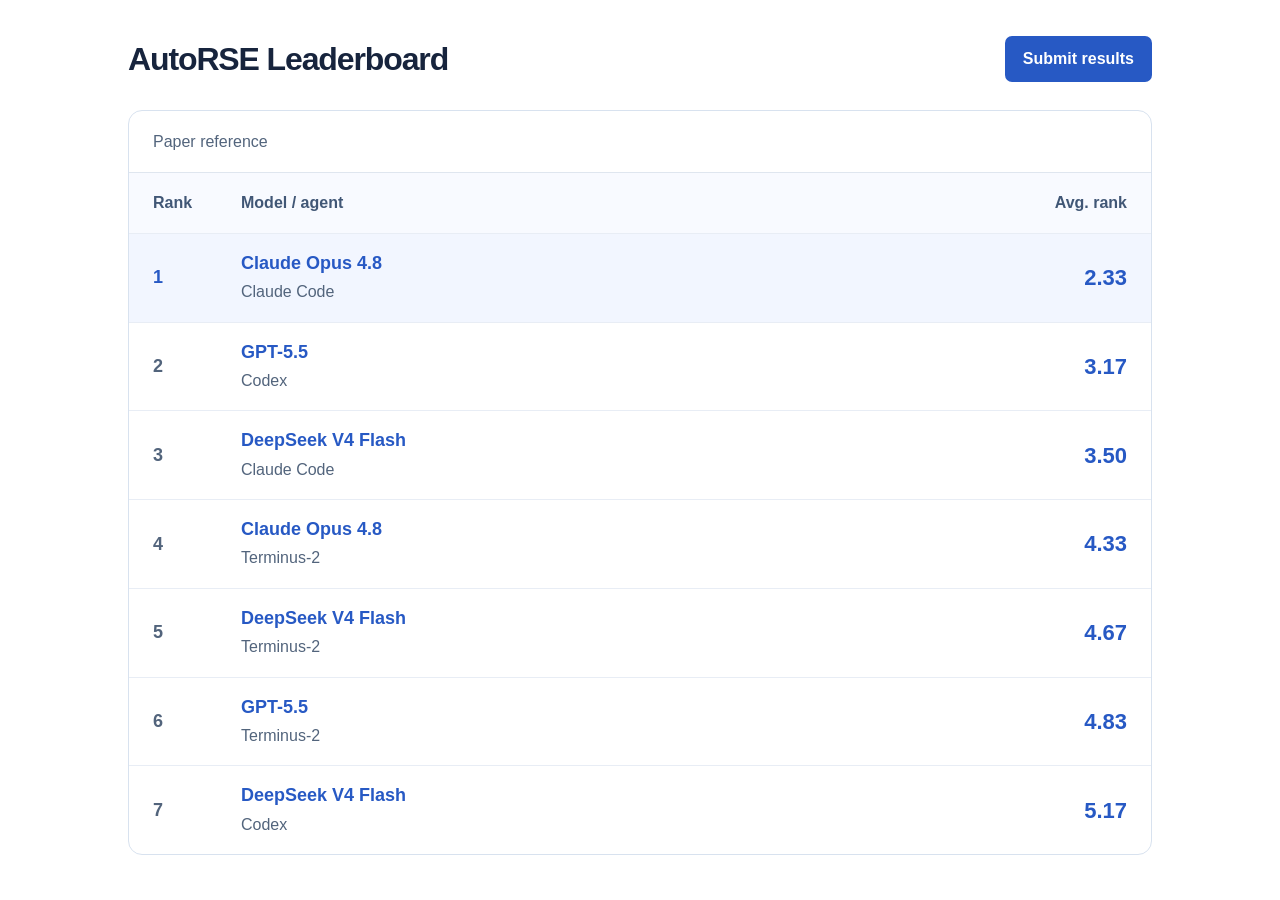
==== hf-leaderboard/index.html @ 43a059a2 "Host evaluator and leaderboard maintenance beside the project website" ====
<!doctype html>
<html lang="en"><head>
<meta charset="utf-8"><meta name="viewport" content="width=device-width,initial-scale=1">
<title>AutoRSE Leaderboard</title>
<meta name="description" content="AutoRSE leaderboard for recommendation engineering agents.">
<style>
:root{--ink:#17243d;--blue:#2759c4;--muted:#52647c;--line:#dfe6ef;font-family:Inter,-apple-system,BlinkMacSystemFont,"Segoe UI",Arial,sans-serif;color:var(--ink);background:#fff;font-synthesis:none}
*{box-sizing:border-box}body{margin:0;font-size:16px;line-height:1.6;-webkit-font-smoothing:antialiased}
a{color:var(--blue);text-decoration:none}a:hover{text-decoration:underline}a:focus-visible{outline:3px solid #4d85e7;outline-offset:4px}
main{max-width:1080px;margin:auto;padding:36px 28px}.board-header{display:flex;align-items:center;justify-content:space-between;gap:24px;margin-bottom:28px}
h1{margin:0;font-size:32px;line-height:1.25;letter-spacing:-.035em}.submit{display:inline-flex;align-items:center;justify-content:center;min-height:44px;padding:10px 18px;background:var(--blue);border-radius:7px;color:white;font-weight:600;white-space:nowrap}.submit:hover{background:#1d469f;text-decoration:none}
.board{border:1px solid #d8e2ef;border-radius:14px;overflow:hidden;background:white}.table-scroll{overflow-x:auto}
table{border-collapse:collapse;width:100%;table-layout:fixed;font-variant-numeric:tabular-nums}.rank-col{width:88px}.result-col{width:160px}
caption{caption-side:top;padding:18px 24px;text-align:left;color:var(--muted);font-size:16px;font-weight:500}
th,td{padding:17px 24px;border-bottom:1px solid #e8edf5;text-align:left;vertical-align:middle}thead th{border-top:1px solid var(--line);background:#f8faff;color:#415776;font-size:16px;font-weight:600}thead th:last-child,td:last-child{text-align:right}tbody tr:last-child td{border-bottom:0}tbody tr:first-child{background:#f2f6ff}
.rank{font-size:18px;font-weight:650;color:#52647c}tbody tr:first-child .rank{color:var(--blue)}.agent-name{font-size:18px;font-weight:650;line-height:1.4;overflow-wrap:anywhere}.agent-harness{display:block;margin-top:3px;color:var(--muted);font-size:16px}.mean-rank{font-size:22px;color:var(--blue);font-weight:700}.empty{padding:36px 24px;text-align:center!important;color:var(--muted);font-size:17px}
.sr-only{position:absolute;width:1px;height:1px;margin:-1px;padding:0;overflow:hidden;clip:rect(0,0,0,0);white-space:nowrap;border:0}
.embed .standalone{display:none}.embed main{padding:0;max-width:none;min-height:160px}
@media(max-width:600px){main{padding:24px 16px}.board-header{gap:16px;margin-bottom:22px}h1{font-size:27px}.submit{padding:10px 13px}.rank-col{width:52px}.result-col{width:110px}caption{padding:16px}th,td{padding:16px 12px}th{font-size:15px}.agent-name{font-size:16px}.agent-harness{font-size:15px}.mean-rank{font-size:20px}}
</style>
<script type="application/json" id="seed-data">{"metadata":{"version":2,"title":"AutoRSE leaderboard reference results","source":"AutoRSE, Table 1: Final performance across six recommendation tasks","paper_url":"https://arxiv.org/abs/2610.37228","code_url":"https://github.com/Ray-Tiann/AutoRSE","provenance":"Paper reference","prepared_date":"2026-10-30","configuration_count":7,"task_count":6,"performance_cell_count":42,"run_budget_hours":12,"score_definition":"Mean final held-out test score; sd is the reported standard deviation across available performance trials.","relative_gain_definition":"100 × (mean final test score / task baseline score − 1), reported to two decimal places.","overall_ranking_metric":"mean_task_rank","overall_ranking_direction":"ascending","overall_ranking_definition":"Equal-weight mean of the six task ranks; lower is better. Rank sums and means produce identical overall ordering for the same six tasks.","task_ranking_definition":"Within the complete six-task cohort, higher reported mean test scores rank better. Scores are compared at their published four-decimal precision.","task_tie_policy":"Midranks: tied task scores share the average of their occupied positions, for example 1, 2.5, 2.5, 4.","overall_tie_policy":"Equal exact rank sums share a competition rank, for example 1, 1, 3. Rounded display means do not determine ties.","overall_cohort_definition":"Only entries with scores and gains for all six tasks enter the overall cohort. task_ranks, rank_sum, mean_task_rank and overall_rank snapshot this fixed cohort; incomplete entries have null derived fields.","overall_cohort_count":7,"filter_policy":"Harness filters only hide rows and do not recalculate task ranks, mean task ranks, or overall ranks.","partial_results_policy":"Incomplete submissions are excluded from the overall cohort. A per-task view can rank all entries with an available score on that task separately.","average_gain_definition":"Published unweighted mean relative test-score change across all six tasks, including negative gains. Retained as a reported statistic, not the overall ranking metric. Raw AUC and NDCG scores are not averaged together.","precision":"Published scores and SDs (four decimals) and published per-task and average gains (two decimals) are preserved. Average gains are not recomputed from the rounded per-task percentages.","trial_count_definition":"Three available performance trials per task–configuration, except OneTrans with Terminus-2 × GPT-5.5, which has two. trial_counts follows task_order.","ranking_caution":"Descriptive ordering of reported means; no claim of statistically significant differences between adjacent entries.","source_sha256":{"website_data_js":"39d912addc597f9a9e24d4edf07a2637ae76920d8017550bb5a4c8508eac2348","novelty_json":"a8a48730c63f792d5b88fad99b790ad06e646cb8b3a6b1e2391148d5d94db471","manuscript_experiments_tex":"f31a9252198beed6f950850595aa6afd3ace1e3fb309355fc34724db9e052493"}},"task_order":["HSTU","IntSR","TIGER","OneTrans","RankMixer","WuKong"],"tasks":[{"name":"HSTU","type":"Generative recommendation","dataset":"Amazon Beauty","metric":"NDCG@10","baseline_score":0.0535,"method":"Sequential modeling"},{"name":"IntSR","type":"Generative recommendation","dataset":"Amazon Kindle","metric":"Macro NDCG@10","baseline_score":0.694,"method":"Joint search–recommendation modeling"},{"name":"TIGER","type":"Generative recommendation","dataset":"Amazon Beauty","metric":"NDCG@10","baseline_score":0.0332,"method":"Semantic-ID generation"},{"name":"OneTrans","type":"CTR prediction","dataset":"KuaiSAR v2","metric":"Click AUC","baseline_score":0.6767,"method":"Unified sequence modeling"},{"name":"RankMixer","type":"CTR prediction","dataset":"Criteo 5M","metric":"AUC","baseline_score":0.7859,"method":"Multi-head token mixing"},{"name":"WuKong","type":"CTR prediction","dataset":"MovieLens Latest","metric":"AUC","baseline_score":0.9645,"method":"Feature interaction"}],"rows":[{"harness":"Claude Code","model":"DeepSeek V4 Flash","scores":[0.0674,0.6606,0.0476,0.7467,0.7979,0.9805],"sd":[0.0032,0.0541,0.0138,0.0324,0.0015,0.003],"relative_gain_percent":[25.98,-4.81,43.37,10.34,1.53,1.66],"average_gain_percent":13.01,"id":"claude-code-deepseek-v4-flash","provenance":"Paper reference","source_url":"https://arxiv.org/abs/2610.37228","trial_counts":[3,3,3,3,3,3],"task_ranks":[3,4,6,1,3,4],"rank_sum":21,"mean_task_rank":3.5,"overall_rank":3},{"harness":"Claude Code","model":"Claude Opus 4.8","scores":[0.0754,0.7325,0.0631,0.7184,0.8002,0.984],"sd":[0.0043,0.0292,0.0164,0.0068,0.0009,0.0039],"relative_gain_percent":[40.93,5.55,90.06,6.16,1.82,2.02],"average_gain_percent":24.42,"id":"claude-code-claude-opus-4-8","provenance":"Paper reference","source_url":"https://arxiv.org/abs/2610.37228","trial_counts":[3,3,3,3,3,3],"task_ranks":[1,2,2,6,1,2],"rank_sum":14,"mean_task_rank":2.3333333333333335,"overall_rank":1},{"harness":"Codex","model":"DeepSeek V4 Flash","scores":[0.0657,0.6485,0.0583,0.7203,0.7974,0.979],"sd":[0.003,0.0335,0.0147,0.0044,0.0003,0.0018],"relative_gain_percent":[22.8,-6.56,75.6,6.44,1.46,1.5],"average_gain_percent":16.88,"id":"codex-deepseek-v4-flash","provenance":"Paper reference","source_url":"https://arxiv.org/abs/2610.37228","trial_counts":[3,3,3,3,3,3],"task_ranks":[6,5,4,5,5,6],"rank_sum":31,"mean_task_rank":5.166666666666667,"overall_rank":7},{"harness":"Codex","model":"GPT-5.5","scores":[0.0672,0.7692,0.0659,0.7292,0.7954,0.9796],"sd":[0.0065,0.1904,0.0046,0.0342,0.003,0.0032],"relative_gain_percent":[25.61,10.84,98.49,7.76,1.21,1.57],"average_gain_percent":24.24,"id":"codex-gpt-5-5","provenance":"Paper reference","source_url":"https://arxiv.org/abs/2610.37228","trial_counts":[3,3,3,3,3,3],"task_ranks":[4,1,1,2,6,5],"rank_sum":19,"mean_task_rank":3.1666666666666665,"overall_rank":2},{"harness":"Terminus-2","model":"DeepSeek V4 Flash","scores":[0.0667,0.6291,0.0554,0.6665,0.7977,0.9877],"sd":[0.0057,0.0858,0.0158,0.0447,0.0012,0.002],"relative_gain_percent":[24.67,-9.35,66.87,-1.51,1.5,2.41],"average_gain_percent":14.1,"id":"terminus-2-deepseek-v4-flash","provenance":"Paper reference","source_url":"https://arxiv.org/abs/2610.37228","trial_counts":[3,3,3,3,3,3],"task_ranks":[5,6,5,7,4,1],"rank_sum":28,"mean_task_rank":4.666666666666667,"overall_rank":5},{"harness":"Terminus-2","model":"GPT-5.5","scores":[0.0697,0.6146,0.0614,0.7285,0.7944,0.9749],"sd":[0.0058,0.0711,0.0053,0.0498,0.0021,0.0035],"relative_gain_percent":[30.28,-11.44,84.94,7.65,1.08,1.08],"average_gain_percent":18.93,"id":"terminus-2-gpt-5-5","provenance":"Paper reference","source_url":"https://arxiv.org/abs/2610.37228","trial_counts":[3,3,3,2,3,3],"task_ranks":[2,7,3,3,7,7],"rank_sum":29,"mean_task_rank":4.833333333333333,"overall_rank":6},{"harness":"Terminus-2","model":"Claude Opus 4.8","scores":[0.0636,0.6761,0.0273,0.7207,0.7989,0.9823],"sd":[0.0015,0.0334,0.019,0.0232,0.0014,0.0004],"relative_gain_percent":[18.88,-2.58,-17.77,6.5,1.65,1.85],"average_gain_percent":1.42,"id":"terminus-2-claude-opus-4-8","provenance":"Paper reference","source_url":"https://arxiv.org/abs/2610.37228","trial_counts":[3,3,3,3,3,3],"task_ranks":[7,3,7,4,2,3],"rank_sum":26,"mean_task_rank":4.333333333333333,"overall_rank":4}]}</script>
<script type="application/json" id="community-seed-data">{"metadata":{"version":3,"schema_version":1,"title":"AutoRSE reviewed community leaderboard","cohort":"community:autorse-public-v2-20261029","data_revision":"autorse-public-v2-20261029","provenance":"Reviewed community","configuration_count":0,"overall_cohort_count":0,"task_count":6,"required_trials_per_task":3,"overall_ranking_metric":"mean_task_rank","overall_ranking_direction":"ascending","task_tie_policy":"Scores rounded to four decimals with decimal half-up; equal scores receive midranks.","overall_tie_policy":"Equal exact rank sums share a competition rank (1, 1, 3).","filter_policy":"Filters hide rows without recalculating ranks or changing the cohort.","comparison_policy":"Only reviewed complete benchmark submissions from this data revision; historical paper references are separate."},"task_order":["HSTU","IntSR","TIGER","OneTrans","RankMixer","WuKong"],"tasks":[{"name":"HSTU","metric":"NDCG@10"},{"name":"IntSR","metric":"Macro NDCG@10"},{"name":"TIGER","metric":"NDCG@10"},{"name":"OneTrans","metric":"Click AUC"},{"name":"RankMixer","metric":"AUC"},{"name":"WuKong","metric":"AUC"}],"rows":[]}</script>
</head><body><main>
<header class="board-header standalone"><h1>AutoRSE Leaderboard</h1><a class="submit" href="https://huggingface.co/spaces/Ray0311/AutoRSE-Evaluator" target="_blank" rel="noopener noreferrer">Submit results</a></header>
<section class="board" aria-label="AutoRSE leaderboard"><div class="table-scroll">
<table><caption id="ranking-caption">Paper reference</caption><colgroup><col class="rank-col"><col><col class="result-col"></colgroup><thead><tr><th scope="col">Rank</th><th scope="col">Model / agent</th><th scope="col">Avg. rank</th></tr></thead><tbody id="ranking-rows"></tbody></table>
</div></section><p class="sr-only" id="ranking-status" role="status" aria-live="polite"></p>
<noscript><p>Enable JavaScript to display the leaderboard.</p></noscript>
</main>
<script>(function(root,factory){const api=factory();if(typeof module==='object'&&module.exports)module.exports=api;else root.AutoRSELeaderboardCore=api;})(typeof globalThis==='object'?globalThis:this,function(){
  'use strict';
  const number=value=>typeof value==='number'&&Number.isFinite(value);
  const isPaper=data=>data?.metadata?.provenance==='Paper reference';
  function validData(data){
    if(!data||!Array.isArray(data.tasks)||!Array.isArray(data.task_order)||data.tasks.length!==6||data.task_order.length!==6||new Set(data.task_order).size!==6||!Array.isArray(data.rows))return false;
    const paper=isPaper(data),size=data.rows.length;
    if(!paper&&(!data.metadata||typeof data.metadata.data_revision!=='string'||!data.metadata.data_revision||data.metadata.cohort!=='community:'+data.metadata.data_revision))return false;
    if(!data.tasks.every((task,i)=>task.name===data.task_order[i]&&typeof task.metric==='string'&&(!paper||(number(task.baseline_score)&&task.baseline_score>0))))return false;
    const ids=new Set();
    return data.rows.every(row=>{
      if(!row||typeof row.id!=='string'||!row.id||ids.has(row.id)||typeof row.model!=='string'||!row.model||typeof row.harness!=='string'||!row.harness)return false;
      ids.add(row.id);
      if(!['scores','sd','trial_counts'].every(key=>Array.isArray(row[key])&&row[key].length===6))return false;
      if(paper)return Array.isArray(row.relative_gain_percent)&&row.relative_gain_percent.length===6&&row.scores.every((v,i)=>v===null?row.relative_gain_percent[i]===null:number(v)&&number(row.relative_gain_percent[i])&&number(row.sd[i])&&row.sd[i]>=0&&Number.isInteger(row.trial_counts[i])&&row.trial_counts[i]>0);
      if(!row.scores.every(number)||!row.sd.every(v=>number(v)&&v>=0)||!row.trial_counts.every(v=>v===3))return false;
      if(!Array.isArray(row.task_ranks)||row.task_ranks.length!==6||!row.task_ranks.every(v=>number(v)&&v>=1&&v<=size&&Number.isInteger(v*2)))return false;
      const sum=row.task_ranks.reduce((a,b)=>a+b,0);
      return number(row.rank_sum)&&row.rank_sum===sum&&number(row.mean_task_rank)&&Math.abs(row.mean_task_rank-sum/6)<1e-12&&Number.isInteger(row.overall_rank)&&row.overall_rank>=1&&row.overall_rank<=size;
    });
  }
  function fixedFour(value){
    // Match Decimal(str(value)).quantize(.0001, ROUND_HALF_UP), not binary toFixed ties.
    const [mantissa,exponent='0']=Math.abs(value).toString().toLowerCase().split('e');
    const parts=mantissa.split('.'),digits=BigInt(parts.join(''));
    const shift=Number(exponent)-(parts[1]?.length||0)+4,factor=10n**BigInt(Math.abs(shift));
    const rounded=shift>=0?digits*factor:(digits+factor/2n)/factor;
    const text=rounded.toString().padStart(5,'0');
    return `${value<0&&rounded!==0n?'-':''}${text.slice(0,-4)}.${text.slice(-4)}`;
  }
  const stableOrder=(a,b)=>a.row.model.localeCompare(b.row.model)||a.row.harness.localeCompare(b.row.harness)||a.row.id.localeCompare(b.row.id);
  function taskRanking(data,index){
    const paper=isPaper(data);
    const sorted=data.rows.filter(row=>number(row.scores[index])).map(row=>({row,index,value:paper?row.relative_gain_percent[index]:row.scores[index],score:Number(row.scores[index].toFixed(4)),rank:paper?null:row.task_ranks[index]}));
    if(!paper){
      sorted.sort((a,b)=>a.rank-b.rank||stableOrder(a,b));
      const best=sorted[0]?.rank;
      return sorted.map(entry=>({...entry,isLeader:entry.rank===best}));
    }
    sorted.sort((a,b)=>b.score-a.score||stableOrder(a,b));
    for(let start=0;start<sorted.length;){let end=start+1;while(end<sorted.length&&sorted[end].score===sorted[start].score)end++;const rank=(start+1+end)/2;for(let i=start;i<end;i++){sorted[i].rank=rank;sorted[i].isLeader=start===0;}start=end;}
    return sorted;
  }
  function overallRanking(data){
    const cohort=data.rows.filter(row=>row.scores.every(number));
    const ranks=new Map(cohort.map(row=>[row.id,isPaper(data)?[]:[...row.task_ranks]]));
    if(isPaper(data))data.task_order.forEach((_,index)=>taskRanking({...data,rows:cohort},index).forEach(entry=>ranks.get(entry.row.id).push(entry.rank)));
    const sorted=cohort.map(row=>{const taskRanks=ranks.get(row.id),rankSum=taskRanks.reduce((sum,rank)=>sum+rank,0);return {row,index:-1,taskRanks,rankSum,meanRank:rankSum/6,value:rankSum/6};}).sort((a,b)=>a.rankSum-b.rankSum||stableOrder(a,b));
    let previous,rank;return sorted.map((entry,i)=>{if(i===0||entry.rankSum!==previous)rank=i+1;previous=entry.rankSum;return {...entry,rank,isLeader:rank===1};});
  }
  function ranking(data,task='overall',harness='all'){
    const index=data.task_order.indexOf(task);
    const rows=task==='overall'?overallRanking(data):index>=0?taskRanking(data,index):[];
    return rows.filter(({row})=>harness==='all'||row.harness===harness);
  }
  return {validData,ranking,isPaper,fixedFour};
});
</script>
<script>
(()=>{
  'use strict';
  const {validData,ranking,isPaper}=AutoRSELeaderboardCore;
  const $=id=>document.getElementById(id);
  const boards={paper:JSON.parse($('seed-data').textContent),community:JSON.parse($('community-seed-data').textContent)};
  const embedded=new URLSearchParams(location.search).get('embed')==='1';
  if(embedded)document.documentElement.classList.add('embed');
  const element=(tag,text,cls)=>{const el=document.createElement(tag);if(text!==undefined)el.textContent=text;if(cls)el.className=cls;return el;};
  const safeHref=value=>{try{const url=new URL(value);return url.protocol==='https:'?url.href:null;}catch{return null;}};
  let resizeFrame;
  function resize(){
    if(!embedded||window.parent===window)return;
    cancelAnimationFrame(resizeFrame);
    resizeFrame=requestAnimationFrame(()=>window.parent.postMessage({type:'autorse-leaderboard-height',height:Math.ceil(document.querySelector('main').getBoundingClientRect().height)},'https://ray-tiann.github.io'));
  }
  function render(){
    // Show one comparable cohort. Historical rows never become community-v2 rows.
    const data=boards.community.rows.length?boards.community:boards.paper;
    const rows=ranking(data),body=$('ranking-rows');
    $('ranking-caption').replaceChildren(element('span',isPaper(data)?'Paper reference':'Community results'),element('span',' · Average of six task ranks; lower is better.','sr-only'));
    body.replaceChildren();
    for(const {row,rank,meanRank} of rows){
      const tr=element('tr'),position=element('td'),identity=element('td'),name=element('div',undefined,'agent-name');
      position.append(element('span',String(rank),'rank'));
      const url=safeHref(row.source_url);
      if(url){const link=element('a',row.model);link.href=url;link.target='_blank';link.rel='noopener noreferrer';link.setAttribute('aria-label',row.model+': result source');name.append(link);}else name.textContent=row.model;
      identity.append(name,element('span',row.harness,'agent-harness'));
      const result=element('td');result.append(element('strong',meanRank.toFixed(2),'mean-rank'));
      tr.append(position,identity,result);body.append(tr);
    }
    if(!rows.length){const row=element('tr'),cell=element('td','No results yet.','empty');cell.colSpan=3;row.append(cell);body.append(row);}
    $('ranking-status').textContent=(isPaper(data)?'Paper reference':'Community results')+', '+rows.length+' configurations.';
    resize();
  }
  if(!validData(boards.paper)||!validData(boards.community))throw Error('Invalid bundled leaderboard data');
  render();
  async function load(cohort,file){
    try{
      const response=await fetch(file,{cache:'no-cache'});
      if(cohort==='community'&&response.status===404)return;
      if(!response.ok)throw Error('Unavailable');
      const next=await response.json();
      if(!validData(next)||isPaper(next)!==(cohort==='paper'))throw Error('Invalid cohort');
      boards[cohort]=next;render();
    }catch{/* Retain the correctly labelled bundled cohort when refresh is unavailable. */}
  }
  load('community','community-leaderboard.json');load('paper','leaderboard-data.json');
  if('ResizeObserver'in window)new ResizeObserver(resize).observe(document.querySelector('main'));
  window.addEventListener('resize',resize);window.addEventListener('load',resize);
})();
</script>
</body></html>
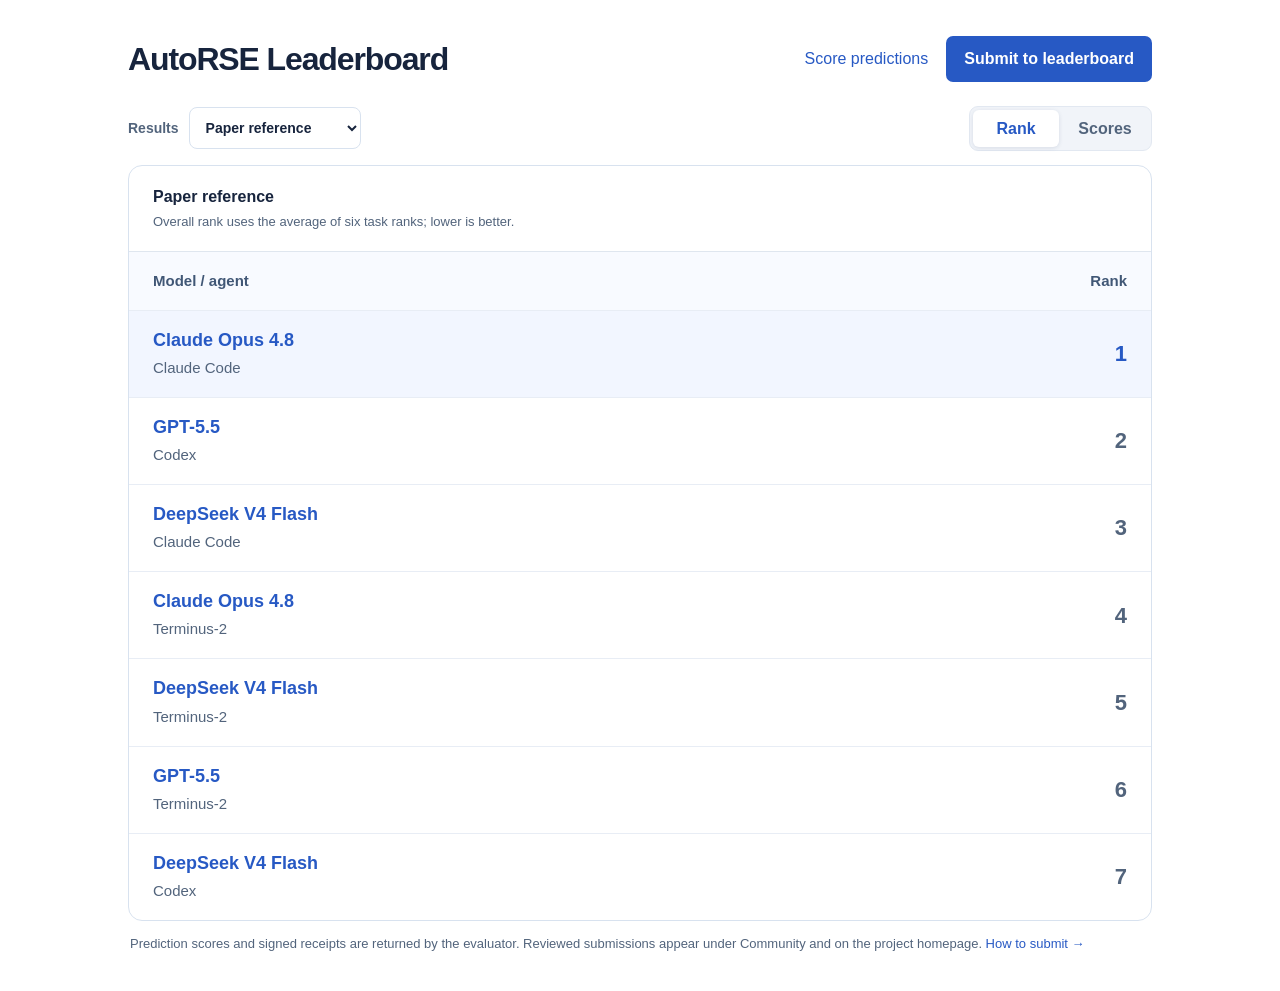
==== commit 9713a48a: "Add integer ranks and a six-task score view to the leaderboard" ====
--- a/hf-leaderboard/index.html
+++ b/hf-leaderboard/index.html
@@ -6,25 +6,27 @@
 <style>
 :root{--ink:#17243d;--blue:#2759c4;--muted:#52647c;--line:#dfe6ef;font-family:Inter,-apple-system,BlinkMacSystemFont,"Segoe UI",Arial,sans-serif;color:var(--ink);background:#fff;font-synthesis:none}
 *{box-sizing:border-box}body{margin:0;font-size:16px;line-height:1.6;-webkit-font-smoothing:antialiased}
-a{color:var(--blue);text-decoration:none}a:hover{text-decoration:underline}a:focus-visible{outline:3px solid #4d85e7;outline-offset:4px}
-main{max-width:1080px;margin:auto;padding:36px 28px}.board-header{display:flex;align-items:center;justify-content:space-between;gap:24px;margin-bottom:28px}
-h1{margin:0;font-size:32px;line-height:1.25;letter-spacing:-.035em}.submit{display:inline-flex;align-items:center;justify-content:center;min-height:44px;padding:10px 18px;background:var(--blue);border-radius:7px;color:white;font-weight:600;white-space:nowrap}.submit:hover{background:#1d469f;text-decoration:none}
+a{color:var(--blue);text-decoration:none}a:hover{text-decoration:underline}button,select{font:inherit}button{cursor:pointer}a:focus-visible,button:focus-visible,select:focus-visible{outline:3px solid #4d85e7;outline-offset:3px}
+main{max-width:1080px;margin:auto;padding:36px 28px}.board-header{display:flex;align-items:center;justify-content:space-between;gap:24px;margin-bottom:24px}
+h1{margin:0;font-size:32px;line-height:1.25;letter-spacing:-.035em}.header-links{display:flex;align-items:center;gap:18px}.submit{display:inline-flex;align-items:center;justify-content:center;min-height:44px;padding:10px 18px;background:var(--blue);border-radius:7px;color:white;font-weight:600;white-space:nowrap}.submit:hover{background:#1d469f;text-decoration:none}
+.toolbar{display:flex;align-items:center;justify-content:space-between;flex-wrap:wrap;gap:12px;margin-bottom:14px}.cohort-control{display:flex;align-items:center;gap:10px;color:var(--muted);font-size:14px;font-weight:600}.cohort-control select{max-width:100%;min-height:42px;padding:8px 32px 8px 12px;border:1px solid #d8e2ef;border-radius:8px;background:white;color:var(--ink);font-weight:600}.view-toggle{display:inline-flex;gap:3px;padding:3px;background:#f1f4f9;border:1px solid #e2e8f1;border-radius:9px}.view-toggle button{min-height:36px;min-width:86px;padding:6px 16px;border:0;border-radius:6px;background:transparent;color:var(--muted);font-weight:600}.view-toggle button[aria-pressed="true"]{background:#fff;color:var(--blue);box-shadow:0 1px 4px #203a6020}
 .board{border:1px solid #d8e2ef;border-radius:14px;overflow:hidden;background:white}.table-scroll{overflow-x:auto}
-table{border-collapse:collapse;width:100%;table-layout:fixed;font-variant-numeric:tabular-nums}.rank-col{width:88px}.result-col{width:160px}
-caption{caption-side:top;padding:18px 24px;text-align:left;color:var(--muted);font-size:16px;font-weight:500}
-th,td{padding:17px 24px;border-bottom:1px solid #e8edf5;text-align:left;vertical-align:middle}thead th{border-top:1px solid var(--line);background:#f8faff;color:#415776;font-size:16px;font-weight:600}thead th:last-child,td:last-child{text-align:right}tbody tr:last-child td{border-bottom:0}tbody tr:first-child{background:#f2f6ff}
-.rank{font-size:18px;font-weight:650;color:#52647c}tbody tr:first-child .rank{color:var(--blue)}.agent-name{font-size:18px;font-weight:650;line-height:1.4;overflow-wrap:anywhere}.agent-harness{display:block;margin-top:3px;color:var(--muted);font-size:16px}.mean-rank{font-size:22px;color:var(--blue);font-weight:700}.empty{padding:36px 24px;text-align:center!important;color:var(--muted);font-size:17px}
+table{border-collapse:collapse;width:100%;table-layout:fixed;font-variant-numeric:tabular-nums}.rank-col{width:110px}.scores-table{min-width:1000px}.scores-table .agent-col{width:210px}.scores-table .rank-col{width:90px}.score-col{width:115px}.scores-table .score-cell{padding:17px 10px}
+caption{caption-side:top;padding:18px 24px;text-align:left;color:var(--ink);font-size:16px;font-weight:600}.caption-note{display:block;color:var(--muted);font-size:13px;font-weight:400;margin-top:2px}
+th,td{padding:17px 24px;border-bottom:1px solid #e8edf5;text-align:left;vertical-align:middle}thead th{border-top:1px solid var(--line);background:#f8faff;color:#415776;font-size:15px;font-weight:600}.rank-cell{text-align:right}.score-cell{text-align:center;white-space:nowrap}tbody tr:last-child td{border-bottom:0}tbody tr:first-child{background:#f2f6ff}.metric{display:block;color:var(--muted);font-size:12px;font-weight:400;margin-top:2px}
+.rank{font-size:22px;font-weight:700;color:#52647c}.leader .rank{color:var(--blue)}.agent-name{font-size:18px;font-weight:650;line-height:1.4;overflow-wrap:anywhere}.agent-harness{display:block;margin-top:3px;color:var(--muted);font-size:15px}.score-mean{display:block;font-size:17px;font-weight:650;color:var(--ink)}.score-sd{display:block;font-size:13px;color:var(--muted)}.empty{padding:36px 24px;text-align:center!important;color:var(--muted);font-size:16px}.board-help{margin:12px 2px 0;color:var(--muted);font-size:13px;line-height:1.7}
 .sr-only{position:absolute;width:1px;height:1px;margin:-1px;padding:0;overflow:hidden;clip:rect(0,0,0,0);white-space:nowrap;border:0}
 .embed .standalone{display:none}.embed main{padding:0;max-width:none;min-height:160px}
-@media(max-width:600px){main{padding:24px 16px}.board-header{gap:16px;margin-bottom:22px}h1{font-size:27px}.submit{padding:10px 13px}.rank-col{width:52px}.result-col{width:110px}caption{padding:16px}th,td{padding:16px 12px}th{font-size:15px}.agent-name{font-size:16px}.agent-harness{font-size:15px}.mean-rank{font-size:20px}}
+@media(max-width:600px){main{padding:24px 16px}.board-header{align-items:flex-start;gap:14px;margin-bottom:20px}h1{font-size:25px}.header-links{flex-direction:column;align-items:flex-end;gap:8px;font-size:13px}.submit{padding:8px 12px;min-height:40px}.rank-col{width:80px}.toolbar{gap:10px}.cohort-control{gap:6px;font-size:13px}.cohort-control select{font-size:13px;padding-left:10px}.view-toggle button{min-width:68px;padding:6px 10px;font-size:13px}caption{padding:16px}th,td{padding:16px 12px}.agent-name{font-size:16px}.agent-harness{font-size:14px}.rank{font-size:20px}.scores-table .agent-col{width:210px}}
 </style>
 <script type="application/json" id="seed-data">{"metadata":{"version":2,"title":"AutoRSE leaderboard reference results","source":"AutoRSE, Table 1: Final performance across six recommendation tasks","paper_url":"https://arxiv.org/abs/2610.37228","code_url":"https://github.com/Ray-Tiann/AutoRSE","provenance":"Paper reference","prepared_date":"2026-10-30","configuration_count":7,"task_count":6,"performance_cell_count":42,"run_budget_hours":12,"score_definition":"Mean final held-out test score; sd is the reported standard deviation across available performance trials.","relative_gain_definition":"100 × (mean final test score / task baseline score − 1), reported to two decimal places.","overall_ranking_metric":"mean_task_rank","overall_ranking_direction":"ascending","overall_ranking_definition":"Equal-weight mean of the six task ranks; lower is better. Rank sums and means produce identical overall ordering for the same six tasks.","task_ranking_definition":"Within the complete six-task cohort, higher reported mean test scores rank better. Scores are compared at their published four-decimal precision.","task_tie_policy":"Midranks: tied task scores share the average of their occupied positions, for example 1, 2.5, 2.5, 4.","overall_tie_policy":"Equal exact rank sums share a competition rank, for example 1, 1, 3. Rounded display means do not determine ties.","overall_cohort_definition":"Only entries with scores and gains for all six tasks enter the overall cohort. task_ranks, rank_sum, mean_task_rank and overall_rank snapshot this fixed cohort; incomplete entries have null derived fields.","overall_cohort_count":7,"filter_policy":"Harness filters only hide rows and do not recalculate task ranks, mean task ranks, or overall ranks.","partial_results_policy":"Incomplete submissions are excluded from the overall cohort. A per-task view can rank all entries with an available score on that task separately.","average_gain_definition":"Published unweighted mean relative test-score change across all six tasks, including negative gains. Retained as a reported statistic, not the overall ranking metric. Raw AUC and NDCG scores are not averaged together.","precision":"Published scores and SDs (four decimals) and published per-task and average gains (two decimals) are preserved. Average gains are not recomputed from the rounded per-task percentages.","trial_count_definition":"Three available performance trials per task–configuration, except OneTrans with Terminus-2 × GPT-5.5, which has two. trial_counts follows task_order.","ranking_caution":"Descriptive ordering of reported means; no claim of statistically significant differences between adjacent entries.","source_sha256":{"website_data_js":"39d912addc597f9a9e24d4edf07a2637ae76920d8017550bb5a4c8508eac2348","novelty_json":"a8a48730c63f792d5b88fad99b790ad06e646cb8b3a6b1e2391148d5d94db471","manuscript_experiments_tex":"f31a9252198beed6f950850595aa6afd3ace1e3fb309355fc34724db9e052493"}},"task_order":["HSTU","IntSR","TIGER","OneTrans","RankMixer","WuKong"],"tasks":[{"name":"HSTU","type":"Generative recommendation","dataset":"Amazon Beauty","metric":"NDCG@10","baseline_score":0.0535,"method":"Sequential modeling"},{"name":"IntSR","type":"Generative recommendation","dataset":"Amazon Kindle","metric":"Macro NDCG@10","baseline_score":0.694,"method":"Joint search–recommendation modeling"},{"name":"TIGER","type":"Generative recommendation","dataset":"Amazon Beauty","metric":"NDCG@10","baseline_score":0.0332,"method":"Semantic-ID generation"},{"name":"OneTrans","type":"CTR prediction","dataset":"KuaiSAR v2","metric":"Click AUC","baseline_score":0.6767,"method":"Unified sequence modeling"},{"name":"RankMixer","type":"CTR prediction","dataset":"Criteo 5M","metric":"AUC","baseline_score":0.7859,"method":"Multi-head token mixing"},{"name":"WuKong","type":"CTR prediction","dataset":"MovieLens Latest","metric":"AUC","baseline_score":0.9645,"method":"Feature interaction"}],"rows":[{"harness":"Claude Code","model":"DeepSeek V4 Flash","scores":[0.0674,0.6606,0.0476,0.7467,0.7979,0.9805],"sd":[0.0032,0.0541,0.0138,0.0324,0.0015,0.003],"relative_gain_percent":[25.98,-4.81,43.37,10.34,1.53,1.66],"average_gain_percent":13.01,"id":"claude-code-deepseek-v4-flash","provenance":"Paper reference","source_url":"https://arxiv.org/abs/2610.37228","trial_counts":[3,3,3,3,3,3],"task_ranks":[3,4,6,1,3,4],"rank_sum":21,"mean_task_rank":3.5,"overall_rank":3},{"harness":"Claude Code","model":"Claude Opus 4.8","scores":[0.0754,0.7325,0.0631,0.7184,0.8002,0.984],"sd":[0.0043,0.0292,0.0164,0.0068,0.0009,0.0039],"relative_gain_percent":[40.93,5.55,90.06,6.16,1.82,2.02],"average_gain_percent":24.42,"id":"claude-code-claude-opus-4-8","provenance":"Paper reference","source_url":"https://arxiv.org/abs/2610.37228","trial_counts":[3,3,3,3,3,3],"task_ranks":[1,2,2,6,1,2],"rank_sum":14,"mean_task_rank":2.3333333333333335,"overall_rank":1},{"harness":"Codex","model":"DeepSeek V4 Flash","scores":[0.0657,0.6485,0.0583,0.7203,0.7974,0.979],"sd":[0.003,0.0335,0.0147,0.0044,0.0003,0.0018],"relative_gain_percent":[22.8,-6.56,75.6,6.44,1.46,1.5],"average_gain_percent":16.88,"id":"codex-deepseek-v4-flash","provenance":"Paper reference","source_url":"https://arxiv.org/abs/2610.37228","trial_counts":[3,3,3,3,3,3],"task_ranks":[6,5,4,5,5,6],"rank_sum":31,"mean_task_rank":5.166666666666667,"overall_rank":7},{"harness":"Codex","model":"GPT-5.5","scores":[0.0672,0.7692,0.0659,0.7292,0.7954,0.9796],"sd":[0.0065,0.1904,0.0046,0.0342,0.003,0.0032],"relative_gain_percent":[25.61,10.84,98.49,7.76,1.21,1.57],"average_gain_percent":24.24,"id":"codex-gpt-5-5","provenance":"Paper reference","source_url":"https://arxiv.org/abs/2610.37228","trial_counts":[3,3,3,3,3,3],"task_ranks":[4,1,1,2,6,5],"rank_sum":19,"mean_task_rank":3.1666666666666665,"overall_rank":2},{"harness":"Terminus-2","model":"DeepSeek V4 Flash","scores":[0.0667,0.6291,0.0554,0.6665,0.7977,0.9877],"sd":[0.0057,0.0858,0.0158,0.0447,0.0012,0.002],"relative_gain_percent":[24.67,-9.35,66.87,-1.51,1.5,2.41],"average_gain_percent":14.1,"id":"terminus-2-deepseek-v4-flash","provenance":"Paper reference","source_url":"https://arxiv.org/abs/2610.37228","trial_counts":[3,3,3,3,3,3],"task_ranks":[5,6,5,7,4,1],"rank_sum":28,"mean_task_rank":4.666666666666667,"overall_rank":5},{"harness":"Terminus-2","model":"GPT-5.5","scores":[0.0697,0.6146,0.0614,0.7285,0.7944,0.9749],"sd":[0.0058,0.0711,0.0053,0.0498,0.0021,0.0035],"relative_gain_percent":[30.28,-11.44,84.94,7.65,1.08,1.08],"average_gain_percent":18.93,"id":"terminus-2-gpt-5-5","provenance":"Paper reference","source_url":"https://arxiv.org/abs/2610.37228","trial_counts":[3,3,3,2,3,3],"task_ranks":[2,7,3,3,7,7],"rank_sum":29,"mean_task_rank":4.833333333333333,"overall_rank":6},{"harness":"Terminus-2","model":"Claude Opus 4.8","scores":[0.0636,0.6761,0.0273,0.7207,0.7989,0.9823],"sd":[0.0015,0.0334,0.019,0.0232,0.0014,0.0004],"relative_gain_percent":[18.88,-2.58,-17.77,6.5,1.65,1.85],"average_gain_percent":1.42,"id":"terminus-2-claude-opus-4-8","provenance":"Paper reference","source_url":"https://arxiv.org/abs/2610.37228","trial_counts":[3,3,3,3,3,3],"task_ranks":[7,3,7,4,2,3],"rank_sum":26,"mean_task_rank":4.333333333333333,"overall_rank":4}]}</script>
 <script type="application/json" id="community-seed-data">{"metadata":{"version":3,"schema_version":1,"title":"AutoRSE reviewed community leaderboard","cohort":"community:autorse-public-v2-20261029","data_revision":"autorse-public-v2-20261029","provenance":"Reviewed community","configuration_count":0,"overall_cohort_count":0,"task_count":6,"required_trials_per_task":3,"overall_ranking_metric":"mean_task_rank","overall_ranking_direction":"ascending","task_tie_policy":"Scores rounded to four decimals with decimal half-up; equal scores receive midranks.","overall_tie_policy":"Equal exact rank sums share a competition rank (1, 1, 3).","filter_policy":"Filters hide rows without recalculating ranks or changing the cohort.","comparison_policy":"Only reviewed complete benchmark submissions from this data revision; historical paper references are separate."},"task_order":["HSTU","IntSR","TIGER","OneTrans","RankMixer","WuKong"],"tasks":[{"name":"HSTU","metric":"NDCG@10"},{"name":"IntSR","metric":"Macro NDCG@10"},{"name":"TIGER","metric":"NDCG@10"},{"name":"OneTrans","metric":"Click AUC"},{"name":"RankMixer","metric":"AUC"},{"name":"WuKong","metric":"AUC"}],"rows":[]}</script>
 </head><body><main>
-<header class="board-header standalone"><h1>AutoRSE Leaderboard</h1><a class="submit" href="https://huggingface.co/spaces/Ray0311/AutoRSE-Evaluator" target="_blank" rel="noopener noreferrer">Submit results</a></header>
+<header class="board-header standalone"><h1>AutoRSE Leaderboard</h1><div class="header-links"><a href="https://huggingface.co/spaces/Ray0311/AutoRSE-Evaluator" target="_blank" rel="noopener noreferrer">Score predictions</a><a class="submit" href="https://github.com/Ray-Tiann/AutoRSE_WEB/blob/main/leaderboard/SUBMIT.md" target="_blank" rel="noopener noreferrer">Submit to leaderboard</a></div></header>
+<div class="toolbar"><label class="cohort-control" for="cohort-select">Results <select id="cohort-select"><option value="community">Community</option><option value="paper" selected>Paper reference</option></select></label><div class="view-toggle" role="group" aria-label="Display"><button id="view-rankings" type="button" aria-pressed="true">Rank</button><button id="view-scores" type="button" aria-pressed="false">Scores</button></div></div>
 <section class="board" aria-label="AutoRSE leaderboard"><div class="table-scroll">
-<table><caption id="ranking-caption">Paper reference</caption><colgroup><col class="rank-col"><col><col class="result-col"></colgroup><thead><tr><th scope="col">Rank</th><th scope="col">Model / agent</th><th scope="col">Avg. rank</th></tr></thead><tbody id="ranking-rows"></tbody></table>
-</div></section><p class="sr-only" id="ranking-status" role="status" aria-live="polite"></p>
+<table id="ranking-table"><caption id="ranking-caption">Paper reference</caption><colgroup id="ranking-columns"><col><col class="rank-col"></colgroup><thead id="ranking-head"><tr><th scope="col">Model / agent</th><th scope="col" class="rank-cell">Rank</th></tr></thead><tbody id="ranking-rows"></tbody></table>
+</div></section><p class="board-help" id="board-help">Prediction scores and signed receipts are returned by the evaluator. Reviewed submissions appear under Community and on the project homepage. <a href="https://github.com/Ray-Tiann/AutoRSE_WEB/blob/main/leaderboard/SUBMIT.md" target="_blank" rel="noopener noreferrer">How to submit →</a></p><p class="sr-only" id="ranking-status" role="status" aria-live="polite"></p>
 <noscript><p>Enable JavaScript to display the leaderboard.</p></noscript>
 </main>
 <script>(function(root,factory){const api=factory();if(typeof module==='object'&&module.exports)module.exports=api;else root.AutoRSELeaderboardCore=api;})(typeof globalThis==='object'?globalThis:this,function(){
@@ -40,6 +42,7 @@
     return data.rows.every(row=>{
       if(!row||typeof row.id!=='string'||!row.id||ids.has(row.id)||typeof row.model!=='string'||!row.model||typeof row.harness!=='string'||!row.harness)return false;
       ids.add(row.id);
+      if(row.provenance!==(paper?'Paper reference':'Reviewed community'))return false;
       if(!['scores','sd','trial_counts'].every(key=>Array.isArray(row[key])&&row[key].length===6))return false;
       if(paper)return Array.isArray(row.relative_gain_percent)&&row.relative_gain_percent.length===6&&row.scores.every((v,i)=>v===null?row.relative_gain_percent[i]===null:number(v)&&number(row.relative_gain_percent[i])&&number(row.sd[i])&&row.sd[i]>=0&&Number.isInteger(row.trial_counts[i])&&row.trial_counts[i]>0);
       if(!row.scores.every(number)||!row.sd.every(v=>number(v)&&v>=0)||!row.trial_counts.every(v=>v===3))return false;
@@ -82,55 +85,85 @@
     const rows=task==='overall'?overallRanking(data):index>=0?taskRanking(data,index):[];
     return rows.filter(({row})=>harness==='all'||row.harness===harness);
   }
-  return {validData,ranking,isPaper,fixedFour};
+  function presentation(boards,{cohort='paper',view='rankings'}={}){
+    if(!['paper','community'].includes(cohort)||!['rankings','scores'].includes(view))throw Error('Invalid display selection');
+    const data=boards[cohort];
+    if(!validData(data)||isPaper(data)!==(cohort==='paper'))throw Error('Invalid selected cohort');
+    const tasks=data.tasks.map(({name,metric})=>({name,metric}));
+    const rows=ranking(data).map(entry=>({...entry,scores:tasks.map(({name,metric},i)=>({task:name,metric,mean:entry.row.scores[i],sd:entry.row.sd[i],trials:entry.row.trial_counts[i],text:number(entry.row.scores[i])?`${fixedFour(entry.row.scores[i])} ± ${fixedFour(entry.row.sd[i])}`:'—'}))}));
+    return {cohort,label:cohort==='paper'?'Paper reference':'Community results',view,tasks,rows,
+      emptyMessage:cohort==='community'?'No reviewed community results yet.':'No paper reference results available.',
+      description:view==='scores'?'Task scores: mean ± standard deviation. Rows keep the overall ranking.':'Overall rank uses the average of six task ranks; lower is better.'};
+  }
+  return {validData,ranking,isPaper,fixedFour,presentation};
 });
 </script>
 <script>
 (()=>{
   'use strict';
-  const {validData,ranking,isPaper}=AutoRSELeaderboardCore;
+  const {validData,presentation,fixedFour}=AutoRSELeaderboardCore;
   const $=id=>document.getElementById(id);
   const boards={paper:JSON.parse($('seed-data').textContent),community:JSON.parse($('community-seed-data').textContent)};
   const embedded=new URLSearchParams(location.search).get('embed')==='1';
   if(embedded)document.documentElement.classList.add('embed');
   const element=(tag,text,cls)=>{const el=document.createElement(tag);if(text!==undefined)el.textContent=text;if(cls)el.className=cls;return el;};
   const safeHref=value=>{try{const url=new URL(value);return url.protocol==='https:'?url.href:null;}catch{return null;}};
-  let resizeFrame;
+  let cohort=boards.community.rows.length?'community':'paper',view='rankings',explicitCohort=false,resizeFrame;
   function resize(){
     if(!embedded||window.parent===window)return;
     cancelAnimationFrame(resizeFrame);
     resizeFrame=requestAnimationFrame(()=>window.parent.postMessage({type:'autorse-leaderboard-height',height:Math.ceil(document.querySelector('main').getBoundingClientRect().height)},'https://ray-tiann.github.io'));
   }
   function render(){
-    // Show one comparable cohort. Historical rows never become community-v2 rows.
-    const data=boards.community.rows.length?boards.community:boards.paper;
-    const rows=ranking(data),body=$('ranking-rows');
-    $('ranking-caption').replaceChildren(element('span',isPaper(data)?'Paper reference':'Community results'),element('span',' · Average of six task ranks; lower is better.','sr-only'));
+    const display=presentation(boards,{cohort,view}),scores=view==='scores',body=$('ranking-rows');
+    $('cohort-select').value=cohort;
+    $('view-rankings').setAttribute('aria-pressed',String(!scores));
+    $('view-scores').setAttribute('aria-pressed',String(scores));
+    $('ranking-table').classList.toggle('scores-table',scores);
+    $('ranking-caption').replaceChildren(element('span',display.label),element('span',display.description,'caption-note'));
+    const columns=[element('col',undefined,'agent-col')],head=element('tr');
+    const identityHead=element('th','Model / agent');identityHead.scope='col';head.append(identityHead);
+    if(scores)for(const task of display.tasks){
+      columns.push(element('col',undefined,'score-col'));
+      const th=element('th',undefined,'score-cell');th.scope='col';th.append(element('span',task.name),element('span',task.metric,'metric'));head.append(th);
+    }
+    columns.push(element('col',undefined,'rank-col'));
+    const rankHead=element('th','Rank','rank-cell');rankHead.scope='col';head.append(rankHead);
+    $('ranking-columns').replaceChildren(...columns);$('ranking-head').replaceChildren(head);
     body.replaceChildren();
-    for(const {row,rank,meanRank} of rows){
-      const tr=element('tr'),position=element('td'),identity=element('td'),name=element('div',undefined,'agent-name');
-      position.append(element('span',String(rank),'rank'));
+    for(const {row,rank,scores:cells} of display.rows){
+      const tr=element('tr',undefined,rank===1?'leader':undefined),identity=element('td'),name=element('div',undefined,'agent-name');
       const url=safeHref(row.source_url);
       if(url){const link=element('a',row.model);link.href=url;link.target='_blank';link.rel='noopener noreferrer';link.setAttribute('aria-label',row.model+': result source');name.append(link);}else name.textContent=row.model;
-      identity.append(name,element('span',row.harness,'agent-harness'));
-      const result=element('td');result.append(element('strong',meanRank.toFixed(2),'mean-rank'));
-      tr.append(position,identity,result);body.append(tr);
+      identity.append(name,element('span',row.harness,'agent-harness'));tr.append(identity);
+      if(scores)for(const cell of cells){
+        const td=element('td',undefined,'score-cell');
+        td.setAttribute('aria-label',`${cell.task}: ${cell.text}; ${cell.trials} trials`);
+        td.title=`${cell.trials} trials; ${cell.metric}`;
+        td.append(element('span',fixedFour(cell.mean),'score-mean'),element('span','± '+fixedFour(cell.sd),'score-sd'));tr.append(td);
+      }
+      const result=element('td',undefined,'rank-cell');result.append(element('strong',String(rank),'rank'));tr.append(result);body.append(tr);
     }
-    if(!rows.length){const row=element('tr'),cell=element('td','No results yet.','empty');cell.colSpan=3;row.append(cell);body.append(row);}
-    $('ranking-status').textContent=(isPaper(data)?'Paper reference':'Community results')+', '+rows.length+' configurations.';
+    if(!display.rows.length){const tr=element('tr'),td=element('td',display.emptyMessage,'empty');td.colSpan=scores?8:2;tr.append(td);body.append(tr);}
+    $('ranking-status').textContent=display.label+', '+display.rows.length+' configurations. '+(scores?'Scores':'Rank')+' view.';
     resize();
   }
   if(!validData(boards.paper)||!validData(boards.community))throw Error('Invalid bundled leaderboard data');
+  $('cohort-select').addEventListener('change',event=>{cohort=event.target.value;explicitCohort=true;render();});
+  $('view-rankings').addEventListener('click',()=>{view='rankings';render();});
+  $('view-scores').addEventListener('click',()=>{view='scores';render();});
   render();
-  async function load(cohort,file){
+  async function load(source,file){
     try{
       const response=await fetch(file,{cache:'no-cache'});
-      if(cohort==='community'&&response.status===404)return;
+      if(source==='community'&&response.status===404)return;
       if(!response.ok)throw Error('Unavailable');
       const next=await response.json();
-      if(!validData(next)||isPaper(next)!==(cohort==='paper'))throw Error('Invalid cohort');
-      boards[cohort]=next;render();
-    }catch{/* Retain the correctly labelled bundled cohort when refresh is unavailable. */}
+      if(!validData(next)||(next.metadata.provenance==='Paper reference')!==(source==='paper'))throw Error('Invalid cohort');
+      boards[source]=next;
+      if(source==='community'&&next.rows.length&&!explicitCohort)cohort='community';
+      render();
+    }catch{/* Retain the correctly labelled selected cohort when refresh is unavailable. */}
   }
   load('community','community-leaderboard.json');load('paper','leaderboard-data.json');
   if('ResizeObserver'in window)new ResizeObserver(resize).observe(document.querySelector('main'));
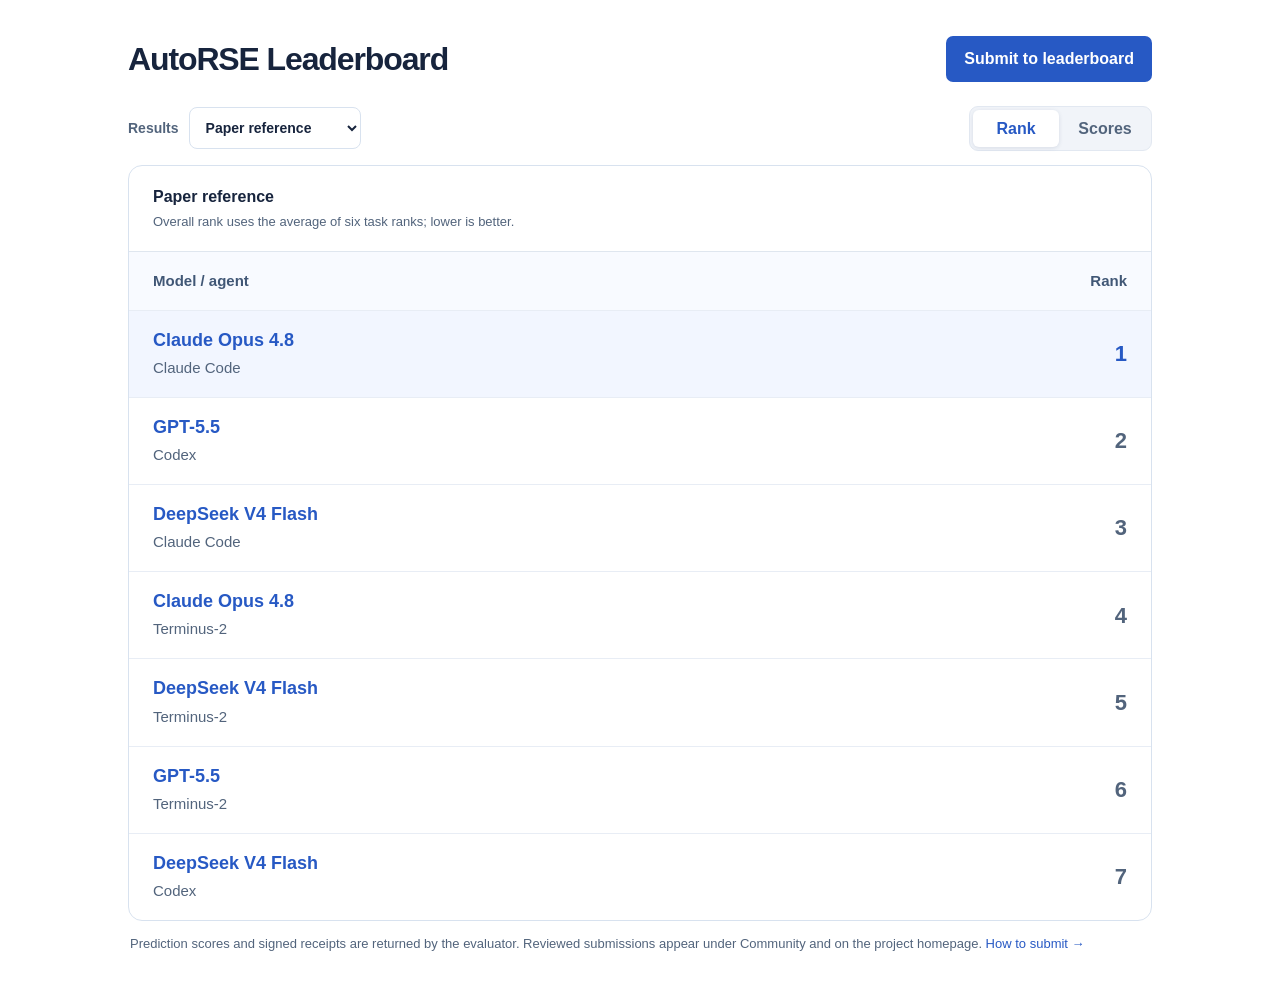
==== commit e195c601: "Remove the redundant prediction-scoring header link" ====
--- a/hf-leaderboard/index.html
+++ b/hf-leaderboard/index.html
@@ -22,7 +22,7 @@
 <script type="application/json" id="seed-data">{"metadata":{"version":2,"title":"AutoRSE leaderboard reference results","source":"AutoRSE, Table 1: Final performance across six recommendation tasks","paper_url":"https://arxiv.org/abs/2610.37228","code_url":"https://github.com/Ray-Tiann/AutoRSE","provenance":"Paper reference","prepared_date":"2026-10-30","configuration_count":7,"task_count":6,"performance_cell_count":42,"run_budget_hours":12,"score_definition":"Mean final held-out test score; sd is the reported standard deviation across available performance trials.","relative_gain_definition":"100 × (mean final test score / task baseline score − 1), reported to two decimal places.","overall_ranking_metric":"mean_task_rank","overall_ranking_direction":"ascending","overall_ranking_definition":"Equal-weight mean of the six task ranks; lower is better. Rank sums and means produce identical overall ordering for the same six tasks.","task_ranking_definition":"Within the complete six-task cohort, higher reported mean test scores rank better. Scores are compared at their published four-decimal precision.","task_tie_policy":"Midranks: tied task scores share the average of their occupied positions, for example 1, 2.5, 2.5, 4.","overall_tie_policy":"Equal exact rank sums share a competition rank, for example 1, 1, 3. Rounded display means do not determine ties.","overall_cohort_definition":"Only entries with scores and gains for all six tasks enter the overall cohort. task_ranks, rank_sum, mean_task_rank and overall_rank snapshot this fixed cohort; incomplete entries have null derived fields.","overall_cohort_count":7,"filter_policy":"Harness filters only hide rows and do not recalculate task ranks, mean task ranks, or overall ranks.","partial_results_policy":"Incomplete submissions are excluded from the overall cohort. A per-task view can rank all entries with an available score on that task separately.","average_gain_definition":"Published unweighted mean relative test-score change across all six tasks, including negative gains. Retained as a reported statistic, not the overall ranking metric. Raw AUC and NDCG scores are not averaged together.","precision":"Published scores and SDs (four decimals) and published per-task and average gains (two decimals) are preserved. Average gains are not recomputed from the rounded per-task percentages.","trial_count_definition":"Three available performance trials per task–configuration, except OneTrans with Terminus-2 × GPT-5.5, which has two. trial_counts follows task_order.","ranking_caution":"Descriptive ordering of reported means; no claim of statistically significant differences between adjacent entries.","source_sha256":{"website_data_js":"39d912addc597f9a9e24d4edf07a2637ae76920d8017550bb5a4c8508eac2348","novelty_json":"a8a48730c63f792d5b88fad99b790ad06e646cb8b3a6b1e2391148d5d94db471","manuscript_experiments_tex":"f31a9252198beed6f950850595aa6afd3ace1e3fb309355fc34724db9e052493"}},"task_order":["HSTU","IntSR","TIGER","OneTrans","RankMixer","WuKong"],"tasks":[{"name":"HSTU","type":"Generative recommendation","dataset":"Amazon Beauty","metric":"NDCG@10","baseline_score":0.0535,"method":"Sequential modeling"},{"name":"IntSR","type":"Generative recommendation","dataset":"Amazon Kindle","metric":"Macro NDCG@10","baseline_score":0.694,"method":"Joint search–recommendation modeling"},{"name":"TIGER","type":"Generative recommendation","dataset":"Amazon Beauty","metric":"NDCG@10","baseline_score":0.0332,"method":"Semantic-ID generation"},{"name":"OneTrans","type":"CTR prediction","dataset":"KuaiSAR v2","metric":"Click AUC","baseline_score":0.6767,"method":"Unified sequence modeling"},{"name":"RankMixer","type":"CTR prediction","dataset":"Criteo 5M","metric":"AUC","baseline_score":0.7859,"method":"Multi-head token mixing"},{"name":"WuKong","type":"CTR prediction","dataset":"MovieLens Latest","metric":"AUC","baseline_score":0.9645,"method":"Feature interaction"}],"rows":[{"harness":"Claude Code","model":"DeepSeek V4 Flash","scores":[0.0674,0.6606,0.0476,0.7467,0.7979,0.9805],"sd":[0.0032,0.0541,0.0138,0.0324,0.0015,0.003],"relative_gain_percent":[25.98,-4.81,43.37,10.34,1.53,1.66],"average_gain_percent":13.01,"id":"claude-code-deepseek-v4-flash","provenance":"Paper reference","source_url":"https://arxiv.org/abs/2610.37228","trial_counts":[3,3,3,3,3,3],"task_ranks":[3,4,6,1,3,4],"rank_sum":21,"mean_task_rank":3.5,"overall_rank":3},{"harness":"Claude Code","model":"Claude Opus 4.8","scores":[0.0754,0.7325,0.0631,0.7184,0.8002,0.984],"sd":[0.0043,0.0292,0.0164,0.0068,0.0009,0.0039],"relative_gain_percent":[40.93,5.55,90.06,6.16,1.82,2.02],"average_gain_percent":24.42,"id":"claude-code-claude-opus-4-8","provenance":"Paper reference","source_url":"https://arxiv.org/abs/2610.37228","trial_counts":[3,3,3,3,3,3],"task_ranks":[1,2,2,6,1,2],"rank_sum":14,"mean_task_rank":2.3333333333333335,"overall_rank":1},{"harness":"Codex","model":"DeepSeek V4 Flash","scores":[0.0657,0.6485,0.0583,0.7203,0.7974,0.979],"sd":[0.003,0.0335,0.0147,0.0044,0.0003,0.0018],"relative_gain_percent":[22.8,-6.56,75.6,6.44,1.46,1.5],"average_gain_percent":16.88,"id":"codex-deepseek-v4-flash","provenance":"Paper reference","source_url":"https://arxiv.org/abs/2610.37228","trial_counts":[3,3,3,3,3,3],"task_ranks":[6,5,4,5,5,6],"rank_sum":31,"mean_task_rank":5.166666666666667,"overall_rank":7},{"harness":"Codex","model":"GPT-5.5","scores":[0.0672,0.7692,0.0659,0.7292,0.7954,0.9796],"sd":[0.0065,0.1904,0.0046,0.0342,0.003,0.0032],"relative_gain_percent":[25.61,10.84,98.49,7.76,1.21,1.57],"average_gain_percent":24.24,"id":"codex-gpt-5-5","provenance":"Paper reference","source_url":"https://arxiv.org/abs/2610.37228","trial_counts":[3,3,3,3,3,3],"task_ranks":[4,1,1,2,6,5],"rank_sum":19,"mean_task_rank":3.1666666666666665,"overall_rank":2},{"harness":"Terminus-2","model":"DeepSeek V4 Flash","scores":[0.0667,0.6291,0.0554,0.6665,0.7977,0.9877],"sd":[0.0057,0.0858,0.0158,0.0447,0.0012,0.002],"relative_gain_percent":[24.67,-9.35,66.87,-1.51,1.5,2.41],"average_gain_percent":14.1,"id":"terminus-2-deepseek-v4-flash","provenance":"Paper reference","source_url":"https://arxiv.org/abs/2610.37228","trial_counts":[3,3,3,3,3,3],"task_ranks":[5,6,5,7,4,1],"rank_sum":28,"mean_task_rank":4.666666666666667,"overall_rank":5},{"harness":"Terminus-2","model":"GPT-5.5","scores":[0.0697,0.6146,0.0614,0.7285,0.7944,0.9749],"sd":[0.0058,0.0711,0.0053,0.0498,0.0021,0.0035],"relative_gain_percent":[30.28,-11.44,84.94,7.65,1.08,1.08],"average_gain_percent":18.93,"id":"terminus-2-gpt-5-5","provenance":"Paper reference","source_url":"https://arxiv.org/abs/2610.37228","trial_counts":[3,3,3,2,3,3],"task_ranks":[2,7,3,3,7,7],"rank_sum":29,"mean_task_rank":4.833333333333333,"overall_rank":6},{"harness":"Terminus-2","model":"Claude Opus 4.8","scores":[0.0636,0.6761,0.0273,0.7207,0.7989,0.9823],"sd":[0.0015,0.0334,0.019,0.0232,0.0014,0.0004],"relative_gain_percent":[18.88,-2.58,-17.77,6.5,1.65,1.85],"average_gain_percent":1.42,"id":"terminus-2-claude-opus-4-8","provenance":"Paper reference","source_url":"https://arxiv.org/abs/2610.37228","trial_counts":[3,3,3,3,3,3],"task_ranks":[7,3,7,4,2,3],"rank_sum":26,"mean_task_rank":4.333333333333333,"overall_rank":4}]}</script>
 <script type="application/json" id="community-seed-data">{"metadata":{"version":3,"schema_version":1,"title":"AutoRSE reviewed community leaderboard","cohort":"community:autorse-public-v2-20261029","data_revision":"autorse-public-v2-20261029","provenance":"Reviewed community","configuration_count":0,"overall_cohort_count":0,"task_count":6,"required_trials_per_task":3,"overall_ranking_metric":"mean_task_rank","overall_ranking_direction":"ascending","task_tie_policy":"Scores rounded to four decimals with decimal half-up; equal scores receive midranks.","overall_tie_policy":"Equal exact rank sums share a competition rank (1, 1, 3).","filter_policy":"Filters hide rows without recalculating ranks or changing the cohort.","comparison_policy":"Only reviewed complete benchmark submissions from this data revision; historical paper references are separate."},"task_order":["HSTU","IntSR","TIGER","OneTrans","RankMixer","WuKong"],"tasks":[{"name":"HSTU","metric":"NDCG@10"},{"name":"IntSR","metric":"Macro NDCG@10"},{"name":"TIGER","metric":"NDCG@10"},{"name":"OneTrans","metric":"Click AUC"},{"name":"RankMixer","metric":"AUC"},{"name":"WuKong","metric":"AUC"}],"rows":[]}</script>
 </head><body><main>
-<header class="board-header standalone"><h1>AutoRSE Leaderboard</h1><div class="header-links"><a href="https://huggingface.co/spaces/Ray0311/AutoRSE-Evaluator" target="_blank" rel="noopener noreferrer">Score predictions</a><a class="submit" href="https://github.com/Ray-Tiann/AutoRSE_WEB/blob/main/leaderboard/SUBMIT.md" target="_blank" rel="noopener noreferrer">Submit to leaderboard</a></div></header>
+<header class="board-header standalone"><h1>AutoRSE Leaderboard</h1><div class="header-links"><a class="submit" href="https://github.com/Ray-Tiann/AutoRSE_WEB/blob/main/leaderboard/SUBMIT.md" target="_blank" rel="noopener noreferrer">Submit to leaderboard</a></div></header>
 <div class="toolbar"><label class="cohort-control" for="cohort-select">Results <select id="cohort-select"><option value="community">Community</option><option value="paper" selected>Paper reference</option></select></label><div class="view-toggle" role="group" aria-label="Display"><button id="view-rankings" type="button" aria-pressed="true">Rank</button><button id="view-scores" type="button" aria-pressed="false">Scores</button></div></div>
 <section class="board" aria-label="AutoRSE leaderboard"><div class="table-scroll">
 <table id="ranking-table"><caption id="ranking-caption">Paper reference</caption><colgroup id="ranking-columns"><col><col class="rank-col"></colgroup><thead id="ranking-head"><tr><th scope="col">Model / agent</th><th scope="col" class="rank-cell">Rank</th></tr></thead><tbody id="ranking-rows"></tbody></table>
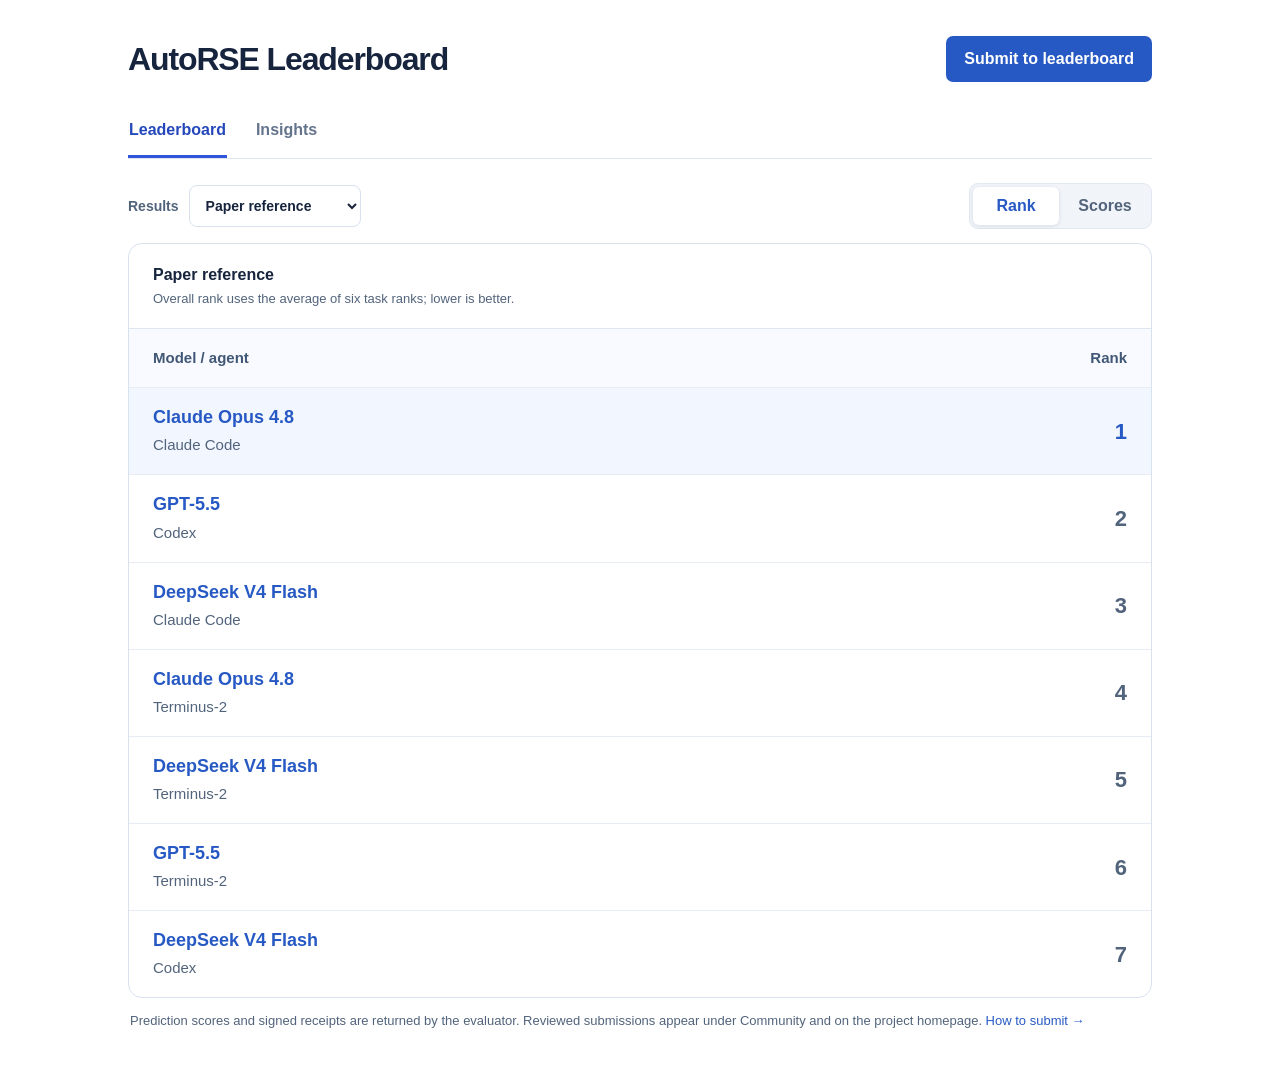
==== commit 4a68175d: "Add interactive cost and six-task leaderboard insights" ====
--- a/hf-leaderboard/index.html
+++ b/hf-leaderboard/index.html
@@ -21,13 +21,17 @@
 </style>
 <script type="application/json" id="seed-data">{"metadata":{"version":2,"title":"AutoRSE leaderboard reference results","source":"AutoRSE, Table 1: Final performance across six recommendation tasks","paper_url":"https://arxiv.org/abs/2610.37228","code_url":"https://github.com/Ray-Tiann/AutoRSE","provenance":"Paper reference","prepared_date":"2026-10-30","configuration_count":7,"task_count":6,"performance_cell_count":42,"run_budget_hours":12,"score_definition":"Mean final held-out test score; sd is the reported standard deviation across available performance trials.","relative_gain_definition":"100 × (mean final test score / task baseline score − 1), reported to two decimal places.","overall_ranking_metric":"mean_task_rank","overall_ranking_direction":"ascending","overall_ranking_definition":"Equal-weight mean of the six task ranks; lower is better. Rank sums and means produce identical overall ordering for the same six tasks.","task_ranking_definition":"Within the complete six-task cohort, higher reported mean test scores rank better. Scores are compared at their published four-decimal precision.","task_tie_policy":"Midranks: tied task scores share the average of their occupied positions, for example 1, 2.5, 2.5, 4.","overall_tie_policy":"Equal exact rank sums share a competition rank, for example 1, 1, 3. Rounded display means do not determine ties.","overall_cohort_definition":"Only entries with scores and gains for all six tasks enter the overall cohort. task_ranks, rank_sum, mean_task_rank and overall_rank snapshot this fixed cohort; incomplete entries have null derived fields.","overall_cohort_count":7,"filter_policy":"Harness filters only hide rows and do not recalculate task ranks, mean task ranks, or overall ranks.","partial_results_policy":"Incomplete submissions are excluded from the overall cohort. A per-task view can rank all entries with an available score on that task separately.","average_gain_definition":"Published unweighted mean relative test-score change across all six tasks, including negative gains. Retained as a reported statistic, not the overall ranking metric. Raw AUC and NDCG scores are not averaged together.","precision":"Published scores and SDs (four decimals) and published per-task and average gains (two decimals) are preserved. Average gains are not recomputed from the rounded per-task percentages.","trial_count_definition":"Three available performance trials per task–configuration, except OneTrans with Terminus-2 × GPT-5.5, which has two. trial_counts follows task_order.","ranking_caution":"Descriptive ordering of reported means; no claim of statistically significant differences between adjacent entries.","source_sha256":{"website_data_js":"39d912addc597f9a9e24d4edf07a2637ae76920d8017550bb5a4c8508eac2348","novelty_json":"a8a48730c63f792d5b88fad99b790ad06e646cb8b3a6b1e2391148d5d94db471","manuscript_experiments_tex":"f31a9252198beed6f950850595aa6afd3ace1e3fb309355fc34724db9e052493"}},"task_order":["HSTU","IntSR","TIGER","OneTrans","RankMixer","WuKong"],"tasks":[{"name":"HSTU","type":"Generative recommendation","dataset":"Amazon Beauty","metric":"NDCG@10","baseline_score":0.0535,"method":"Sequential modeling"},{"name":"IntSR","type":"Generative recommendation","dataset":"Amazon Kindle","metric":"Macro NDCG@10","baseline_score":0.694,"method":"Joint search–recommendation modeling"},{"name":"TIGER","type":"Generative recommendation","dataset":"Amazon Beauty","metric":"NDCG@10","baseline_score":0.0332,"method":"Semantic-ID generation"},{"name":"OneTrans","type":"CTR prediction","dataset":"KuaiSAR v2","metric":"Click AUC","baseline_score":0.6767,"method":"Unified sequence modeling"},{"name":"RankMixer","type":"CTR prediction","dataset":"Criteo 5M","metric":"AUC","baseline_score":0.7859,"method":"Multi-head token mixing"},{"name":"WuKong","type":"CTR prediction","dataset":"MovieLens Latest","metric":"AUC","baseline_score":0.9645,"method":"Feature interaction"}],"rows":[{"harness":"Claude Code","model":"DeepSeek V4 Flash","scores":[0.0674,0.6606,0.0476,0.7467,0.7979,0.9805],"sd":[0.0032,0.0541,0.0138,0.0324,0.0015,0.003],"relative_gain_percent":[25.98,-4.81,43.37,10.34,1.53,1.66],"average_gain_percent":13.01,"id":"claude-code-deepseek-v4-flash","provenance":"Paper reference","source_url":"https://arxiv.org/abs/2610.37228","trial_counts":[3,3,3,3,3,3],"task_ranks":[3,4,6,1,3,4],"rank_sum":21,"mean_task_rank":3.5,"overall_rank":3},{"harness":"Claude Code","model":"Claude Opus 4.8","scores":[0.0754,0.7325,0.0631,0.7184,0.8002,0.984],"sd":[0.0043,0.0292,0.0164,0.0068,0.0009,0.0039],"relative_gain_percent":[40.93,5.55,90.06,6.16,1.82,2.02],"average_gain_percent":24.42,"id":"claude-code-claude-opus-4-8","provenance":"Paper reference","source_url":"https://arxiv.org/abs/2610.37228","trial_counts":[3,3,3,3,3,3],"task_ranks":[1,2,2,6,1,2],"rank_sum":14,"mean_task_rank":2.3333333333333335,"overall_rank":1},{"harness":"Codex","model":"DeepSeek V4 Flash","scores":[0.0657,0.6485,0.0583,0.7203,0.7974,0.979],"sd":[0.003,0.0335,0.0147,0.0044,0.0003,0.0018],"relative_gain_percent":[22.8,-6.56,75.6,6.44,1.46,1.5],"average_gain_percent":16.88,"id":"codex-deepseek-v4-flash","provenance":"Paper reference","source_url":"https://arxiv.org/abs/2610.37228","trial_counts":[3,3,3,3,3,3],"task_ranks":[6,5,4,5,5,6],"rank_sum":31,"mean_task_rank":5.166666666666667,"overall_rank":7},{"harness":"Codex","model":"GPT-5.5","scores":[0.0672,0.7692,0.0659,0.7292,0.7954,0.9796],"sd":[0.0065,0.1904,0.0046,0.0342,0.003,0.0032],"relative_gain_percent":[25.61,10.84,98.49,7.76,1.21,1.57],"average_gain_percent":24.24,"id":"codex-gpt-5-5","provenance":"Paper reference","source_url":"https://arxiv.org/abs/2610.37228","trial_counts":[3,3,3,3,3,3],"task_ranks":[4,1,1,2,6,5],"rank_sum":19,"mean_task_rank":3.1666666666666665,"overall_rank":2},{"harness":"Terminus-2","model":"DeepSeek V4 Flash","scores":[0.0667,0.6291,0.0554,0.6665,0.7977,0.9877],"sd":[0.0057,0.0858,0.0158,0.0447,0.0012,0.002],"relative_gain_percent":[24.67,-9.35,66.87,-1.51,1.5,2.41],"average_gain_percent":14.1,"id":"terminus-2-deepseek-v4-flash","provenance":"Paper reference","source_url":"https://arxiv.org/abs/2610.37228","trial_counts":[3,3,3,3,3,3],"task_ranks":[5,6,5,7,4,1],"rank_sum":28,"mean_task_rank":4.666666666666667,"overall_rank":5},{"harness":"Terminus-2","model":"GPT-5.5","scores":[0.0697,0.6146,0.0614,0.7285,0.7944,0.9749],"sd":[0.0058,0.0711,0.0053,0.0498,0.0021,0.0035],"relative_gain_percent":[30.28,-11.44,84.94,7.65,1.08,1.08],"average_gain_percent":18.93,"id":"terminus-2-gpt-5-5","provenance":"Paper reference","source_url":"https://arxiv.org/abs/2610.37228","trial_counts":[3,3,3,2,3,3],"task_ranks":[2,7,3,3,7,7],"rank_sum":29,"mean_task_rank":4.833333333333333,"overall_rank":6},{"harness":"Terminus-2","model":"Claude Opus 4.8","scores":[0.0636,0.6761,0.0273,0.7207,0.7989,0.9823],"sd":[0.0015,0.0334,0.019,0.0232,0.0014,0.0004],"relative_gain_percent":[18.88,-2.58,-17.77,6.5,1.65,1.85],"average_gain_percent":1.42,"id":"terminus-2-claude-opus-4-8","provenance":"Paper reference","source_url":"https://arxiv.org/abs/2610.37228","trial_counts":[3,3,3,3,3,3],"task_ranks":[7,3,7,4,2,3],"rank_sum":26,"mean_task_rank":4.333333333333333,"overall_rank":4}]}</script>
 <script type="application/json" id="community-seed-data">{"metadata":{"version":3,"schema_version":1,"title":"AutoRSE reviewed community leaderboard","cohort":"community:autorse-public-v2-20261029","data_revision":"autorse-public-v2-20261029","provenance":"Reviewed community","configuration_count":0,"overall_cohort_count":0,"task_count":6,"required_trials_per_task":3,"overall_ranking_metric":"mean_task_rank","overall_ranking_direction":"ascending","task_tie_policy":"Scores rounded to four decimals with decimal half-up; equal scores receive midranks.","overall_tie_policy":"Equal exact rank sums share a competition rank (1, 1, 3).","filter_policy":"Filters hide rows without recalculating ranks or changing the cohort.","comparison_policy":"Only reviewed complete benchmark submissions from this data revision; historical paper references are separate."},"task_order":["HSTU","IntSR","TIGER","OneTrans","RankMixer","WuKong"],"tasks":[{"name":"HSTU","metric":"NDCG@10"},{"name":"IntSR","metric":"Macro NDCG@10"},{"name":"TIGER","metric":"NDCG@10"},{"name":"OneTrans","metric":"Click AUC"},{"name":"RankMixer","metric":"AUC"},{"name":"WuKong","metric":"AUC"}],"rows":[]}</script>
+<link rel="stylesheet" href="insights.css?v=20261104">
+<script src="insights.js?v=20261104" defer></script>
 </head><body><main>
 <header class="board-header standalone"><h1>AutoRSE Leaderboard</h1><div class="header-links"><a class="submit" href="https://github.com/Ray-Tiann/AutoRSE_WEB/blob/main/leaderboard/SUBMIT.md" target="_blank" rel="noopener noreferrer">Submit to leaderboard</a></div></header>
+<nav class="board-tabs" role="tablist" aria-label="Leaderboard views"><button id="table-tab" class="board-tab" role="tab" type="button" aria-selected="true" aria-controls="table-panel">Leaderboard</button><button id="insights-tab" class="board-tab" role="tab" type="button" aria-selected="false" aria-controls="insights-panel" tabindex="-1">Insights</button></nav>
 <div class="toolbar"><label class="cohort-control" for="cohort-select">Results <select id="cohort-select"><option value="community">Community</option><option value="paper" selected>Paper reference</option></select></label><div class="view-toggle" role="group" aria-label="Display"><button id="view-rankings" type="button" aria-pressed="true">Rank</button><button id="view-scores" type="button" aria-pressed="false">Scores</button></div></div>
-<section class="board" aria-label="AutoRSE leaderboard"><div class="table-scroll">
+<div id="table-panel" role="tabpanel" aria-labelledby="table-tab"><section class="board" aria-label="AutoRSE leaderboard"><div class="table-scroll">
 <table id="ranking-table"><caption id="ranking-caption">Paper reference</caption><colgroup id="ranking-columns"><col><col class="rank-col"></colgroup><thead id="ranking-head"><tr><th scope="col">Model / agent</th><th scope="col" class="rank-cell">Rank</th></tr></thead><tbody id="ranking-rows"></tbody></table>
 </div></section><p class="board-help" id="board-help">Prediction scores and signed receipts are returned by the evaluator. Reviewed submissions appear under Community and on the project homepage. <a href="https://github.com/Ray-Tiann/AutoRSE_WEB/blob/main/leaderboard/SUBMIT.md" target="_blank" rel="noopener noreferrer">How to submit →</a></p><p class="sr-only" id="ranking-status" role="status" aria-live="polite"></p>
-<noscript><p>Enable JavaScript to display the leaderboard.</p></noscript>
+</div><section id="insights-panel" role="tabpanel" aria-labelledby="insights-tab" hidden></section>
+<noscript><p>Enable JavaScript to display the leaderboard and interactive insights.</p></noscript>
 </main>
 <script>(function(root,factory){const api=factory();if(typeof module==='object'&&module.exports)module.exports=api;else root.AutoRSELeaderboardCore=api;})(typeof globalThis==='object'?globalThis:this,function(){
   'use strict';
@@ -146,6 +150,8 @@
     }
     if(!display.rows.length){const tr=element('tr'),td=element('td',display.emptyMessage,'empty');td.colSpan=scores?8:2;tr.append(td);body.append(tr);}
     $('ranking-status').textContent=display.label+', '+display.rows.length+' configurations. '+(scores?'Scores':'Rank')+' view.';
+    window.AutoRSELeaderboardState={boards,cohort};
+    if(window.AutoRSEInsights)window.AutoRSEInsights.update({boards,cohort});
     resize();
   }
   if(!validData(boards.paper)||!validData(boards.community))throw Error('Invalid bundled leaderboard data');
--- a/hf-leaderboard/insights.css
+++ b/hf-leaderboard/insights.css
@@ -0,0 +1,11 @@
+.board-tabs{display:flex;gap:28px;border-bottom:1px solid #dfe6f1;margin:4px 0 24px}.board-tab{appearance:none;background:none;border:0;border-bottom:3px solid transparent;padding:11px 1px 13px;font:inherit;color:#65748d;cursor:pointer;font-weight:600}.board-tab[aria-selected=true]{border-color:#3155d8;color:#2448bb}.board-tab:focus-visible,.insights button:focus-visible,.insights select:focus-visible{outline:3px solid #96b6ff;outline-offset:3px}[hidden]{display:none!important}
+.insights{--grid:#e3e9f3;--muted:#64748e;--ink:#1b2944;--accent:#3155d8;padding:5px 0 12px}.insights-header{display:flex;align-items:flex-start;justify-content:space-between;gap:28px;margin:0 0 23px}.insights-header h2{font-size:25px;line-height:1.3;letter-spacing:-.025em;margin:0 0 7px}.insights-header p{margin:0;color:var(--muted);font-size:14px;max-width:650px}.insights-scope{display:flex;align-items:center;gap:9px;color:#52617a;font-size:14px;font-weight:600;white-space:nowrap}.insights select{border:1px solid #cdd8ea;border-radius:8px;padding:9px 34px 9px 12px;background:#fff;color:#283b5c;font:inherit;max-width:100%;min-height:42px}.insights-grid{display:grid;grid-template-columns:minmax(0,1.12fr) minmax(0,1fr);gap:20px}.insight-card{position:relative;background:#fff;border:1px solid #dce4ef;border-radius:14px;padding:25px 24px;min-width:0;box-shadow:0 2px 5px #19396203}.insight-card h3{font-size:20px;line-height:1.35;letter-spacing:-.025em;margin:0 0 9px;color:var(--ink)}.insight-card .chart-note{font-size:13px;line-height:1.65;color:var(--muted);margin:0 0 17px}.chart-coverage{display:inline-flex;align-items:center;color:#4b6281;background:#f0f5fb;border-radius:20px;font-size:11px;padding:3px 9px;margin-bottom:13px}.chart-region{position:relative;min-width:0}.chart-region svg{display:block;width:100%;height:auto;overflow:visible}.chart-region text{font-family:inherit;fill:#6a7e9e;font-size:16px}.chart-region .axis-title{font-size:14px;fill:#536b8b;letter-spacing:.025em}.chart-region .point-label{font-size:14px;font-weight:600;fill:#435c7e;paint-order:stroke;stroke:#fff;stroke-width:4px;stroke-linejoin:round}.chart-region .chart-point{cursor:pointer;outline:none}.chart-region .chart-point:focus-visible>.point-halo{stroke:#1c3769;stroke-width:3}.chart-region .chart-point .point-halo{fill:#fff;stroke:#fff;stroke-width:3}.chart-region .is-muted{opacity:.23}.chart-region .frontier{fill:none;stroke:#3155d8;stroke-width:2;stroke-dasharray:5 5}.chart-region .grid-line{stroke:var(--grid);stroke-width:1}.chart-region .axis-line{stroke:#c8d4e7;stroke-width:1.1}.scatter-legend{display:grid;grid-template-columns:1fr 1fr;gap:9px 12px;margin:18px 0 3px}.legend-button{display:flex;align-items:flex-start;gap:7px;text-align:left;font:inherit;font-size:11px;line-height:1.45;background:none;border:0;border-radius:5px;padding:2px;color:#536884;cursor:pointer;min-width:0}.legend-button svg{width:13px;height:13px;flex:none;margin-top:2px;overflow:visible}.legend-button .legend-identity{min-width:0}.legend-button strong{display:block;font-size:11px;font-weight:600}.legend-button[aria-pressed=true]{color:#172d58;background:#f0f4ff}.legend-button .legend-harness{font-size:10px;color:#7a88a0}.chart-selection{font-size:12px;color:#4c6485;margin:13px 0 0;min-height:20px}.chart-tooltip{position:absolute;z-index:3;max-width:280px;background:#17243e;color:#fff;padding:15px 17px;border-radius:10px;box-shadow:0 10px 22px #15274225;font-size:12px;line-height:1.6;pointer-events:none;white-space:normal}.chart-tooltip strong{display:block;font-size:13px;margin-bottom:2px}.chart-tooltip .tooltip-harness{display:block;color:#c1cee6;margin-bottom:9px}.chart-tooltip dl{display:grid;grid-template-columns:1fr auto;gap:4px 17px;margin:0}.chart-tooltip dt{color:#d4def0}.chart-tooltip dd{margin:0;font-variant-numeric:tabular-nums;text-align:right;white-space:nowrap}.chart-tooltip .tooltip-note{color:#c6d4ef;margin:9px 0 0;font-size:11px}
+.cost-list{list-style:none;padding:0;margin:9px 0 0}.cost-row{margin:0 0 16px}.cost-row:last-child{margin-bottom:2px}.cost-button{display:grid;grid-template-columns:16px minmax(0,1fr) auto;gap:10px;width:100%;border:0;background:none;padding:4px 0;text-align:left;cursor:pointer;color:#20314d;font:inherit;border-radius:6px;align-items:center}.cost-button .cost-rank{font-size:11px;color:#8594ab;font-variant-numeric:tabular-nums}.cost-button .cost-identity{display:flex;align-items:flex-start;gap:8px;min-width:0}.cost-dot{width:10px;height:10px;border-radius:50%;display:block;flex:none;margin-top:6px}.cost-name{display:block;font-size:13px;font-weight:600;line-height:1.4}.cost-harness{display:block;font-size:11px;color:#7a89a0;line-height:1.4;margin-top:2px}.cost-value{text-align:right;min-width:60px;font-family:ui-monospace,SFMono-Regular,Menlo,monospace;font-size:15px;color:#203252;line-height:1.4;font-variant-numeric:tabular-nums}.cost-n{display:block;font:10px/1.5 system-ui,sans-serif;color:#8794a9;white-space:nowrap}.cost-track{height:7px;background:#f0f4fa;border-radius:4px;overflow:hidden;margin:8px 0 0 26px}.cost-fill{height:100%;border-radius:4px}.cost-missing{border-top:1px solid #e8edf5;padding-top:15px;margin-top:20px}.cost-missing p{font-size:12px;line-height:1.65;margin:0 0 8px;color:#71829b}.cost-missing-row{display:flex;justify-content:space-between;gap:15px;font-size:12px;color:#73839c;margin:7px 0}.cost-missing-row span:first-child{min-width:0}.cost-missing-row b{font-weight:500;white-space:nowrap}.insight-empty{padding:40px 20px;text-align:center;border:1px dashed #dce5f2;border-radius:9px;background:#fafcff;color:#6c7f9b;font-size:14px;min-height:210px;display:grid;place-content:center}.insight-empty p{margin:5px 0;max-width:380px}.insight-empty strong{color:#4b6385;font-size:15px;font-weight:600}
+.profile-card{grid-column:1/-1;padding-bottom:28px;margin-top:0}.profile-heading{display:flex;justify-content:space-between;gap:22px;align-items:flex-start}.profile-heading .chart-note{max-width:650px;margin-bottom:0}.profile-layout{display:grid;grid-template-columns:minmax(0,1.2fr) minmax(250px,.8fr);gap:34px;align-items:center;margin-top:24px}.profile-chart{max-width:590px;width:100%;margin:0 auto}.profile-chart .radar-axis-label{font-size:15px;font-weight:500;fill:#536b8d}.profile-chart .radar-ring-label{font-size:10px;fill:#97a6bc;paint-order:stroke;stroke:#fff;stroke-width:3px}.radar-polygon{stroke-width:2.5;stroke-linejoin:round}.profile-chart .chart-point{cursor:default}.profile-controls{padding:5px 8px}.profile-controls h4{font-size:14px;margin:0 0 14px;color:#425a7b}.profile-chips{display:flex;flex-direction:column;gap:11px;margin-bottom:16px}.profile-chip{display:flex;align-items:center;gap:11px;border:1px solid #d4deed;border-radius:10px;padding:12px 13px;color:#293f65;font-size:13px;min-width:0}.profile-chip .chip-icon{width:17px;height:17px;flex:none}.profile-chip .chip-identity{flex:1;min-width:0}.profile-chip .chip-model{font-size:13px;font-weight:600;line-height:1.4}.profile-chip .chip-harness{font-size:11px;color:#7b8ba4;margin-top:2px}.profile-chip button{appearance:none;border:0;background:none;color:#7990b1;font-size:20px;line-height:1;cursor:pointer;min-width:24px;min-height:28px;padding:0}.profile-chip button:disabled{visibility:hidden}.profile-add{width:100%;font-size:13px!important}.profile-hint{font-size:12px;color:#8090a8;line-height:1.6;margin:12px 0 0}.insights-footer{display:flex;flex-wrap:wrap;gap:10px 24px;align-items:baseline;font-size:12px;color:#7b8ca5;margin:21px 2px 0;line-height:1.8}.insights-footer p{margin:0;flex:1;min-width:240px}.insights-footer a{white-space:nowrap;color:#3155bc}.insights-loading{padding:10px 0;font-size:13px;color:#8090a8}.insights-data-status{font-size:12px;color:#7084a0;line-height:1.6;margin:15px 0 0}
+@media(min-width:1250px){.insights-grid{gap:24px}.insight-card{padding:27px 27px}.scatter-legend{gap:10px 16px}}
+@media(max-width:900px){.insights-grid{grid-template-columns:1fr}.profile-layout{grid-template-columns:1fr 270px;gap:12px}.scatter-legend{grid-template-columns:repeat(3,minmax(0,1fr))}.insight-card h3{font-size:21px}.chart-region text{font-size:13px}.chart-region .axis-title{font-size:13px}.chart-region .point-label{font-size:13px}.cost-row{margin-bottom:15px}.cost-button{grid-template-columns:20px minmax(0,1fr) auto;gap:10px}.cost-name{font-size:14px}.cost-harness{font-size:12px}.cost-track{margin-left:30px;height:8px}.cost-value{font-size:16px}}
+@media(max-width:600px){.board-tabs{gap:25px;margin-bottom:21px}.board-tab{font-size:14px}.insights-header{display:block;margin-bottom:20px}.insights-header h2{font-size:23px}.insights-header p{font-size:13px}.insights-scope{margin-top:17px;justify-content:space-between}.insights-scope select{flex:1;max-width:230px}.insight-card{padding:21px 17px;border-radius:12px}.insight-card h3{font-size:20px}.insight-card .chart-note{font-size:12px}.scatter-legend{grid-template-columns:1fr 1fr}.legend-button strong{font-size:11px}.chart-region text{font-size:24px}.chart-region .axis-title{font-size:20px}.chart-region .point-label{font-size:20px}.profile-heading{display:block}.profile-layout{display:flex;flex-direction:column;gap:10px;margin-top:15px}.profile-controls{width:100%;padding:0 1px}.profile-chart{max-width:500px}.profile-chips{gap:9px}.profile-chip{padding:10px 12px}.profile-chart .radar-axis-label{font-size:24px}.profile-chart .radar-ring-label{font-size:18px}.profile-controls h4{font-size:13px}.insights-footer{font-size:11px;gap:5px 20px}.chart-tooltip{max-width:240px;font-size:11px}.chart-tooltip strong{font-size:12px}.chart-coverage{font-size:10px}}
+
+/* Clip a wrapper rather than table cells, whose intrinsic padding can exceed 1 px. */
+.insights .paired-cost-wrapper{display:block;position:absolute;width:1px;max-width:1px;height:1px;max-height:1px;padding:0;margin:0;overflow:hidden;clip:rect(0,0,0,0);clip-path:inset(50%);white-space:nowrap}.chart-tooltip{overflow-wrap:anywhere}.chart-tooltip dt{min-width:0}
+@media(max-width:360px){.board-header{flex-wrap:wrap}.board-header .header-links{min-width:0;max-width:100%;margin-left:auto}.board-header .submit{max-width:100%;white-space:normal}}
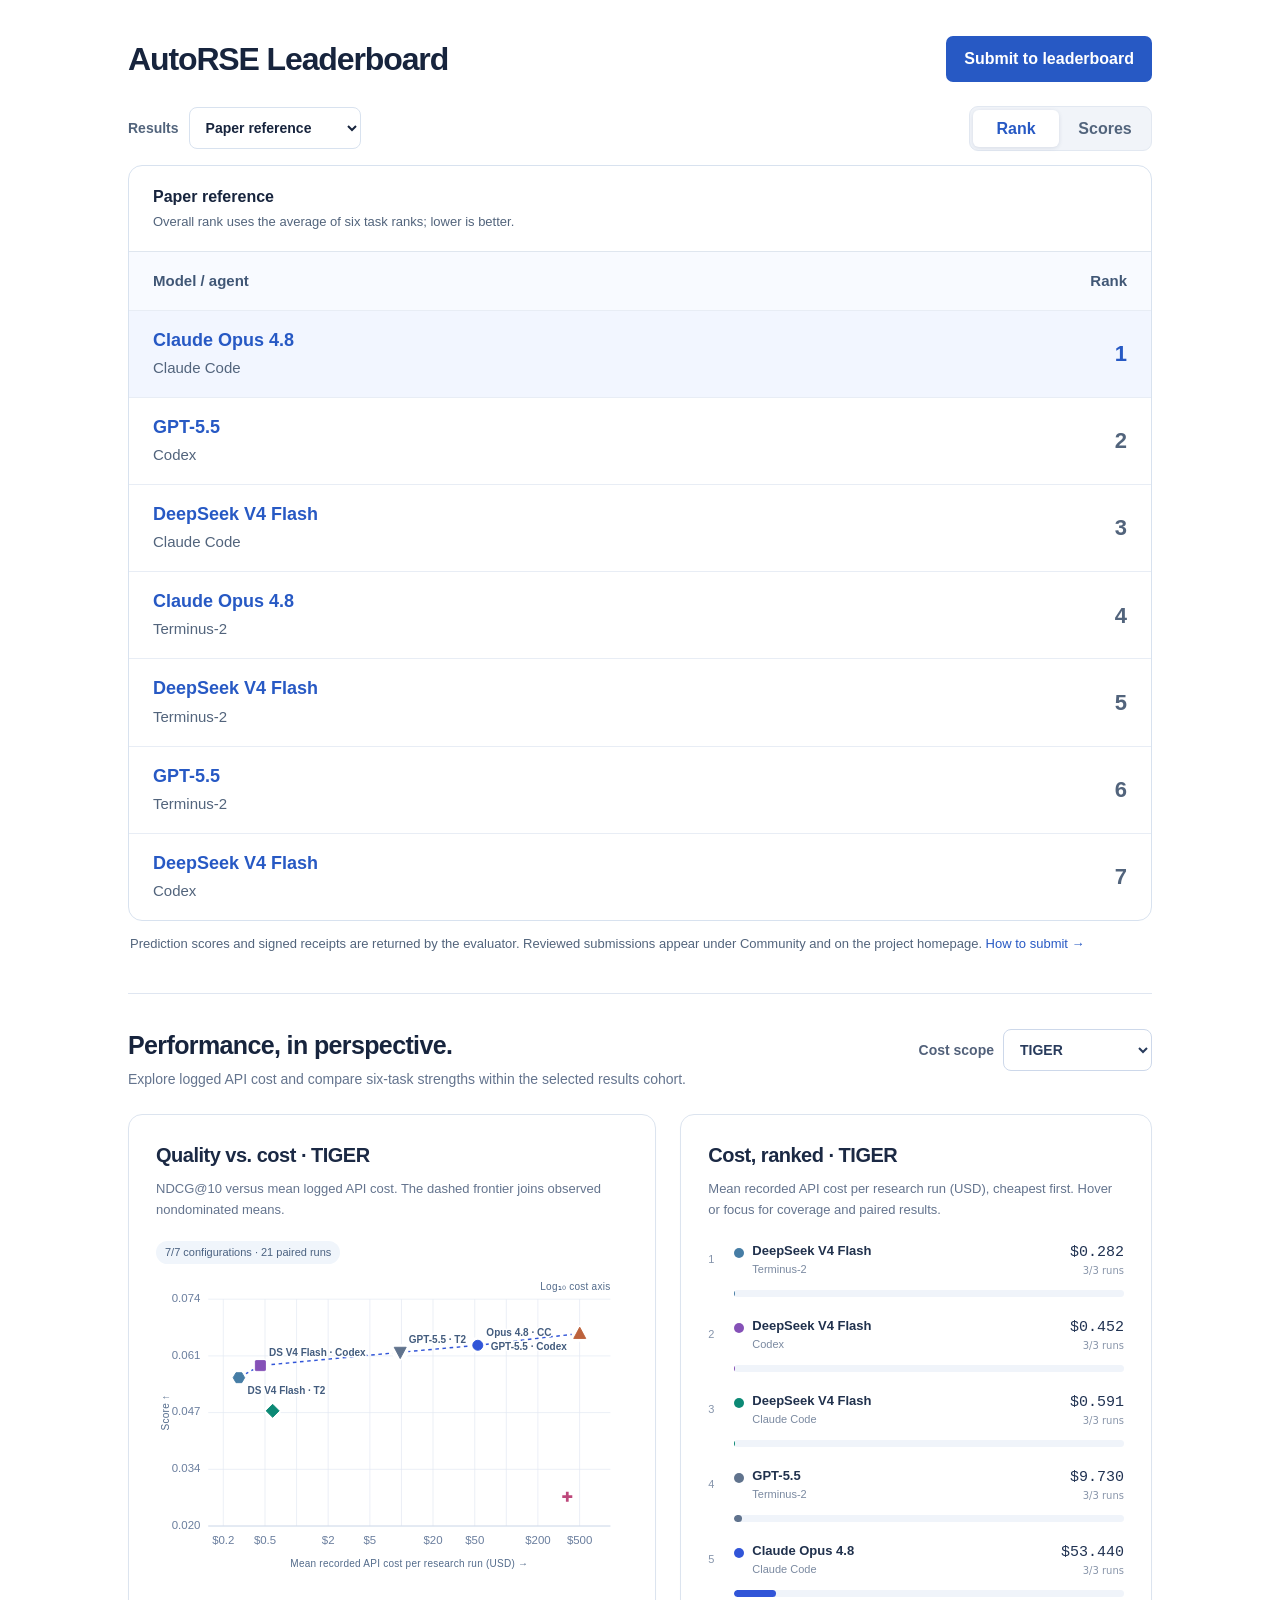
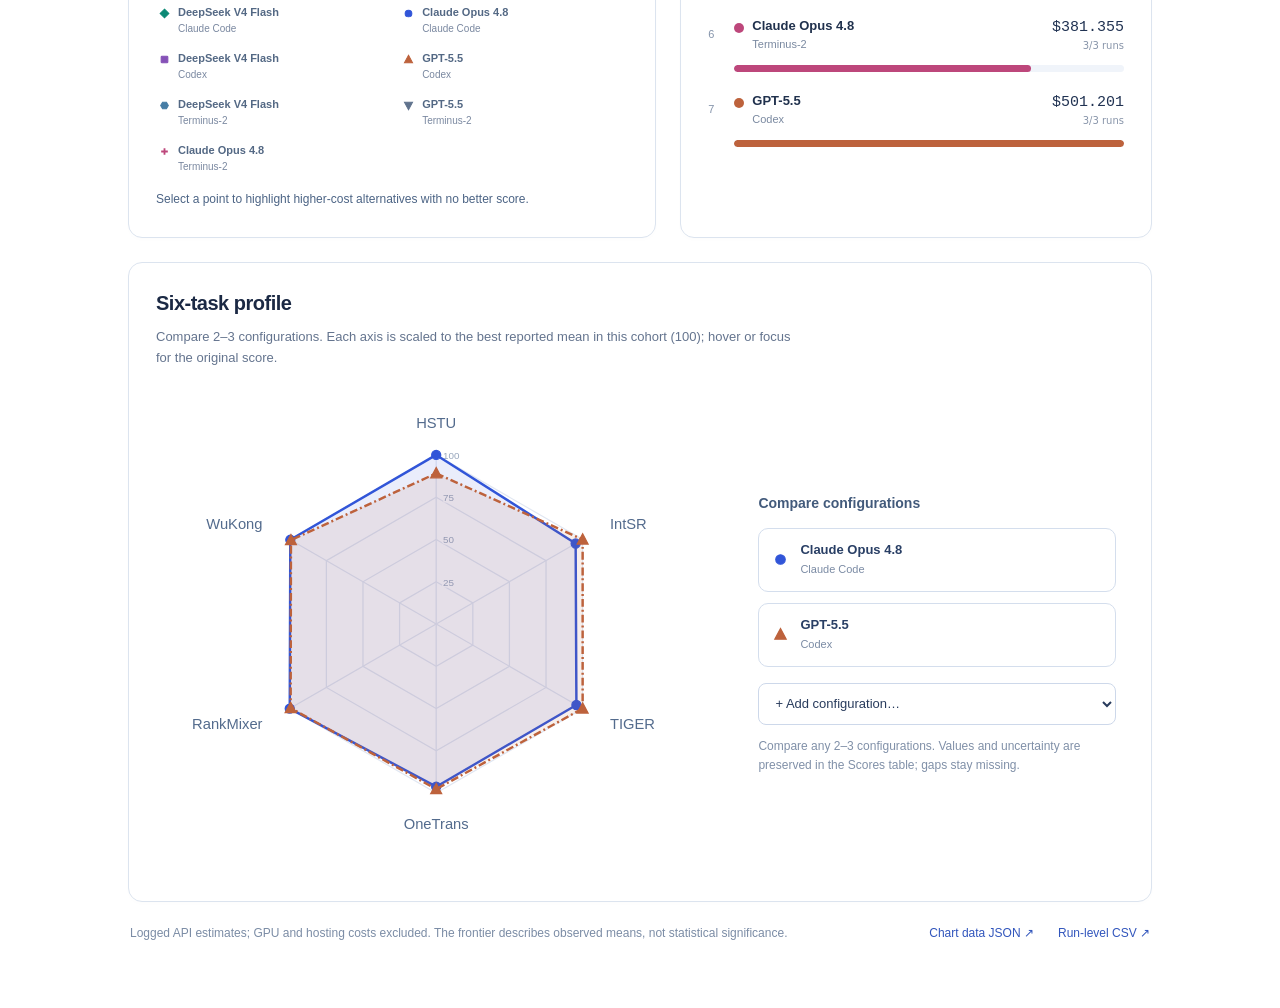
==== commit 38f943b6: "Show insights directly below the leaderboard" ====
--- a/hf-leaderboard/index.html
+++ b/hf-leaderboard/index.html
@@ -21,16 +21,15 @@
 </style>
 <script type="application/json" id="seed-data">{"metadata":{"version":2,"title":"AutoRSE leaderboard reference results","source":"AutoRSE, Table 1: Final performance across six recommendation tasks","paper_url":"https://arxiv.org/abs/2610.37228","code_url":"https://github.com/Ray-Tiann/AutoRSE","provenance":"Paper reference","prepared_date":"2026-10-30","configuration_count":7,"task_count":6,"performance_cell_count":42,"run_budget_hours":12,"score_definition":"Mean final held-out test score; sd is the reported standard deviation across available performance trials.","relative_gain_definition":"100 × (mean final test score / task baseline score − 1), reported to two decimal places.","overall_ranking_metric":"mean_task_rank","overall_ranking_direction":"ascending","overall_ranking_definition":"Equal-weight mean of the six task ranks; lower is better. Rank sums and means produce identical overall ordering for the same six tasks.","task_ranking_definition":"Within the complete six-task cohort, higher reported mean test scores rank better. Scores are compared at their published four-decimal precision.","task_tie_policy":"Midranks: tied task scores share the average of their occupied positions, for example 1, 2.5, 2.5, 4.","overall_tie_policy":"Equal exact rank sums share a competition rank, for example 1, 1, 3. Rounded display means do not determine ties.","overall_cohort_definition":"Only entries with scores and gains for all six tasks enter the overall cohort. task_ranks, rank_sum, mean_task_rank and overall_rank snapshot this fixed cohort; incomplete entries have null derived fields.","overall_cohort_count":7,"filter_policy":"Harness filters only hide rows and do not recalculate task ranks, mean task ranks, or overall ranks.","partial_results_policy":"Incomplete submissions are excluded from the overall cohort. A per-task view can rank all entries with an available score on that task separately.","average_gain_definition":"Published unweighted mean relative test-score change across all six tasks, including negative gains. Retained as a reported statistic, not the overall ranking metric. Raw AUC and NDCG scores are not averaged together.","precision":"Published scores and SDs (four decimals) and published per-task and average gains (two decimals) are preserved. Average gains are not recomputed from the rounded per-task percentages.","trial_count_definition":"Three available performance trials per task–configuration, except OneTrans with Terminus-2 × GPT-5.5, which has two. trial_counts follows task_order.","ranking_caution":"Descriptive ordering of reported means; no claim of statistically significant differences between adjacent entries.","source_sha256":{"website_data_js":"39d912addc597f9a9e24d4edf07a2637ae76920d8017550bb5a4c8508eac2348","novelty_json":"a8a48730c63f792d5b88fad99b790ad06e646cb8b3a6b1e2391148d5d94db471","manuscript_experiments_tex":"f31a9252198beed6f950850595aa6afd3ace1e3fb309355fc34724db9e052493"}},"task_order":["HSTU","IntSR","TIGER","OneTrans","RankMixer","WuKong"],"tasks":[{"name":"HSTU","type":"Generative recommendation","dataset":"Amazon Beauty","metric":"NDCG@10","baseline_score":0.0535,"method":"Sequential modeling"},{"name":"IntSR","type":"Generative recommendation","dataset":"Amazon Kindle","metric":"Macro NDCG@10","baseline_score":0.694,"method":"Joint search–recommendation modeling"},{"name":"TIGER","type":"Generative recommendation","dataset":"Amazon Beauty","metric":"NDCG@10","baseline_score":0.0332,"method":"Semantic-ID generation"},{"name":"OneTrans","type":"CTR prediction","dataset":"KuaiSAR v2","metric":"Click AUC","baseline_score":0.6767,"method":"Unified sequence modeling"},{"name":"RankMixer","type":"CTR prediction","dataset":"Criteo 5M","metric":"AUC","baseline_score":0.7859,"method":"Multi-head token mixing"},{"name":"WuKong","type":"CTR prediction","dataset":"MovieLens Latest","metric":"AUC","baseline_score":0.9645,"method":"Feature interaction"}],"rows":[{"harness":"Claude Code","model":"DeepSeek V4 Flash","scores":[0.0674,0.6606,0.0476,0.7467,0.7979,0.9805],"sd":[0.0032,0.0541,0.0138,0.0324,0.0015,0.003],"relative_gain_percent":[25.98,-4.81,43.37,10.34,1.53,1.66],"average_gain_percent":13.01,"id":"claude-code-deepseek-v4-flash","provenance":"Paper reference","source_url":"https://arxiv.org/abs/2610.37228","trial_counts":[3,3,3,3,3,3],"task_ranks":[3,4,6,1,3,4],"rank_sum":21,"mean_task_rank":3.5,"overall_rank":3},{"harness":"Claude Code","model":"Claude Opus 4.8","scores":[0.0754,0.7325,0.0631,0.7184,0.8002,0.984],"sd":[0.0043,0.0292,0.0164,0.0068,0.0009,0.0039],"relative_gain_percent":[40.93,5.55,90.06,6.16,1.82,2.02],"average_gain_percent":24.42,"id":"claude-code-claude-opus-4-8","provenance":"Paper reference","source_url":"https://arxiv.org/abs/2610.37228","trial_counts":[3,3,3,3,3,3],"task_ranks":[1,2,2,6,1,2],"rank_sum":14,"mean_task_rank":2.3333333333333335,"overall_rank":1},{"harness":"Codex","model":"DeepSeek V4 Flash","scores":[0.0657,0.6485,0.0583,0.7203,0.7974,0.979],"sd":[0.003,0.0335,0.0147,0.0044,0.0003,0.0018],"relative_gain_percent":[22.8,-6.56,75.6,6.44,1.46,1.5],"average_gain_percent":16.88,"id":"codex-deepseek-v4-flash","provenance":"Paper reference","source_url":"https://arxiv.org/abs/2610.37228","trial_counts":[3,3,3,3,3,3],"task_ranks":[6,5,4,5,5,6],"rank_sum":31,"mean_task_rank":5.166666666666667,"overall_rank":7},{"harness":"Codex","model":"GPT-5.5","scores":[0.0672,0.7692,0.0659,0.7292,0.7954,0.9796],"sd":[0.0065,0.1904,0.0046,0.0342,0.003,0.0032],"relative_gain_percent":[25.61,10.84,98.49,7.76,1.21,1.57],"average_gain_percent":24.24,"id":"codex-gpt-5-5","provenance":"Paper reference","source_url":"https://arxiv.org/abs/2610.37228","trial_counts":[3,3,3,3,3,3],"task_ranks":[4,1,1,2,6,5],"rank_sum":19,"mean_task_rank":3.1666666666666665,"overall_rank":2},{"harness":"Terminus-2","model":"DeepSeek V4 Flash","scores":[0.0667,0.6291,0.0554,0.6665,0.7977,0.9877],"sd":[0.0057,0.0858,0.0158,0.0447,0.0012,0.002],"relative_gain_percent":[24.67,-9.35,66.87,-1.51,1.5,2.41],"average_gain_percent":14.1,"id":"terminus-2-deepseek-v4-flash","provenance":"Paper reference","source_url":"https://arxiv.org/abs/2610.37228","trial_counts":[3,3,3,3,3,3],"task_ranks":[5,6,5,7,4,1],"rank_sum":28,"mean_task_rank":4.666666666666667,"overall_rank":5},{"harness":"Terminus-2","model":"GPT-5.5","scores":[0.0697,0.6146,0.0614,0.7285,0.7944,0.9749],"sd":[0.0058,0.0711,0.0053,0.0498,0.0021,0.0035],"relative_gain_percent":[30.28,-11.44,84.94,7.65,1.08,1.08],"average_gain_percent":18.93,"id":"terminus-2-gpt-5-5","provenance":"Paper reference","source_url":"https://arxiv.org/abs/2610.37228","trial_counts":[3,3,3,2,3,3],"task_ranks":[2,7,3,3,7,7],"rank_sum":29,"mean_task_rank":4.833333333333333,"overall_rank":6},{"harness":"Terminus-2","model":"Claude Opus 4.8","scores":[0.0636,0.6761,0.0273,0.7207,0.7989,0.9823],"sd":[0.0015,0.0334,0.019,0.0232,0.0014,0.0004],"relative_gain_percent":[18.88,-2.58,-17.77,6.5,1.65,1.85],"average_gain_percent":1.42,"id":"terminus-2-claude-opus-4-8","provenance":"Paper reference","source_url":"https://arxiv.org/abs/2610.37228","trial_counts":[3,3,3,3,3,3],"task_ranks":[7,3,7,4,2,3],"rank_sum":26,"mean_task_rank":4.333333333333333,"overall_rank":4}]}</script>
 <script type="application/json" id="community-seed-data">{"metadata":{"version":3,"schema_version":1,"title":"AutoRSE reviewed community leaderboard","cohort":"community:autorse-public-v2-20261029","data_revision":"autorse-public-v2-20261029","provenance":"Reviewed community","configuration_count":0,"overall_cohort_count":0,"task_count":6,"required_trials_per_task":3,"overall_ranking_metric":"mean_task_rank","overall_ranking_direction":"ascending","task_tie_policy":"Scores rounded to four decimals with decimal half-up; equal scores receive midranks.","overall_tie_policy":"Equal exact rank sums share a competition rank (1, 1, 3).","filter_policy":"Filters hide rows without recalculating ranks or changing the cohort.","comparison_policy":"Only reviewed complete benchmark submissions from this data revision; historical paper references are separate."},"task_order":["HSTU","IntSR","TIGER","OneTrans","RankMixer","WuKong"],"tasks":[{"name":"HSTU","metric":"NDCG@10"},{"name":"IntSR","metric":"Macro NDCG@10"},{"name":"TIGER","metric":"NDCG@10"},{"name":"OneTrans","metric":"Click AUC"},{"name":"RankMixer","metric":"AUC"},{"name":"WuKong","metric":"AUC"}],"rows":[]}</script>
-<link rel="stylesheet" href="insights.css?v=20261104">
-<script src="insights.js?v=20261104" defer></script>
+<link rel="stylesheet" href="insights.css?v=20261104-stacked">
+<script src="insights.js?v=20261104-stacked" defer></script>
 </head><body><main>
 <header class="board-header standalone"><h1>AutoRSE Leaderboard</h1><div class="header-links"><a class="submit" href="https://github.com/Ray-Tiann/AutoRSE_WEB/blob/main/leaderboard/SUBMIT.md" target="_blank" rel="noopener noreferrer">Submit to leaderboard</a></div></header>
-<nav class="board-tabs" role="tablist" aria-label="Leaderboard views"><button id="table-tab" class="board-tab" role="tab" type="button" aria-selected="true" aria-controls="table-panel">Leaderboard</button><button id="insights-tab" class="board-tab" role="tab" type="button" aria-selected="false" aria-controls="insights-panel" tabindex="-1">Insights</button></nav>
 <div class="toolbar"><label class="cohort-control" for="cohort-select">Results <select id="cohort-select"><option value="community">Community</option><option value="paper" selected>Paper reference</option></select></label><div class="view-toggle" role="group" aria-label="Display"><button id="view-rankings" type="button" aria-pressed="true">Rank</button><button id="view-scores" type="button" aria-pressed="false">Scores</button></div></div>
-<div id="table-panel" role="tabpanel" aria-labelledby="table-tab"><section class="board" aria-label="AutoRSE leaderboard"><div class="table-scroll">
+<div id="table-panel"><section class="board" aria-label="AutoRSE leaderboard"><div class="table-scroll">
 <table id="ranking-table"><caption id="ranking-caption">Paper reference</caption><colgroup id="ranking-columns"><col><col class="rank-col"></colgroup><thead id="ranking-head"><tr><th scope="col">Model / agent</th><th scope="col" class="rank-cell">Rank</th></tr></thead><tbody id="ranking-rows"></tbody></table>
 </div></section><p class="board-help" id="board-help">Prediction scores and signed receipts are returned by the evaluator. Reviewed submissions appear under Community and on the project homepage. <a href="https://github.com/Ray-Tiann/AutoRSE_WEB/blob/main/leaderboard/SUBMIT.md" target="_blank" rel="noopener noreferrer">How to submit →</a></p><p class="sr-only" id="ranking-status" role="status" aria-live="polite"></p>
-</div><section id="insights-panel" role="tabpanel" aria-labelledby="insights-tab" hidden></section>
+</div><section id="insights-panel" aria-label="Leaderboard insights"></section>
 <noscript><p>Enable JavaScript to display the leaderboard and interactive insights.</p></noscript>
 </main>
 <script>(function(root,factory){const api=factory();if(typeof module==='object'&&module.exports)module.exports=api;else root.AutoRSELeaderboardCore=api;})(typeof globalThis==='object'?globalThis:this,function(){
--- a/hf-leaderboard/insights.css
+++ b/hf-leaderboard/insights.css
@@ -1,10 +1,11 @@
-.board-tabs{display:flex;gap:28px;border-bottom:1px solid #dfe6f1;margin:4px 0 24px}.board-tab{appearance:none;background:none;border:0;border-bottom:3px solid transparent;padding:11px 1px 13px;font:inherit;color:#65748d;cursor:pointer;font-weight:600}.board-tab[aria-selected=true]{border-color:#3155d8;color:#2448bb}.board-tab:focus-visible,.insights button:focus-visible,.insights select:focus-visible{outline:3px solid #96b6ff;outline-offset:3px}[hidden]{display:none!important}
+.insights button:focus-visible,.insights select:focus-visible{outline:3px solid #96b6ff;outline-offset:3px}[hidden]{display:none!important}
+#insights-panel{margin-top:38px;padding-top:30px;border-top:1px solid #dfe6f1}
 .insights{--grid:#e3e9f3;--muted:#64748e;--ink:#1b2944;--accent:#3155d8;padding:5px 0 12px}.insights-header{display:flex;align-items:flex-start;justify-content:space-between;gap:28px;margin:0 0 23px}.insights-header h2{font-size:25px;line-height:1.3;letter-spacing:-.025em;margin:0 0 7px}.insights-header p{margin:0;color:var(--muted);font-size:14px;max-width:650px}.insights-scope{display:flex;align-items:center;gap:9px;color:#52617a;font-size:14px;font-weight:600;white-space:nowrap}.insights select{border:1px solid #cdd8ea;border-radius:8px;padding:9px 34px 9px 12px;background:#fff;color:#283b5c;font:inherit;max-width:100%;min-height:42px}.insights-grid{display:grid;grid-template-columns:minmax(0,1.12fr) minmax(0,1fr);gap:20px}.insight-card{position:relative;background:#fff;border:1px solid #dce4ef;border-radius:14px;padding:25px 24px;min-width:0;box-shadow:0 2px 5px #19396203}.insight-card h3{font-size:20px;line-height:1.35;letter-spacing:-.025em;margin:0 0 9px;color:var(--ink)}.insight-card .chart-note{font-size:13px;line-height:1.65;color:var(--muted);margin:0 0 17px}.chart-coverage{display:inline-flex;align-items:center;color:#4b6281;background:#f0f5fb;border-radius:20px;font-size:11px;padding:3px 9px;margin-bottom:13px}.chart-region{position:relative;min-width:0}.chart-region svg{display:block;width:100%;height:auto;overflow:visible}.chart-region text{font-family:inherit;fill:#6a7e9e;font-size:16px}.chart-region .axis-title{font-size:14px;fill:#536b8b;letter-spacing:.025em}.chart-region .point-label{font-size:14px;font-weight:600;fill:#435c7e;paint-order:stroke;stroke:#fff;stroke-width:4px;stroke-linejoin:round}.chart-region .chart-point{cursor:pointer;outline:none}.chart-region .chart-point:focus-visible>.point-halo{stroke:#1c3769;stroke-width:3}.chart-region .chart-point .point-halo{fill:#fff;stroke:#fff;stroke-width:3}.chart-region .is-muted{opacity:.23}.chart-region .frontier{fill:none;stroke:#3155d8;stroke-width:2;stroke-dasharray:5 5}.chart-region .grid-line{stroke:var(--grid);stroke-width:1}.chart-region .axis-line{stroke:#c8d4e7;stroke-width:1.1}.scatter-legend{display:grid;grid-template-columns:1fr 1fr;gap:9px 12px;margin:18px 0 3px}.legend-button{display:flex;align-items:flex-start;gap:7px;text-align:left;font:inherit;font-size:11px;line-height:1.45;background:none;border:0;border-radius:5px;padding:2px;color:#536884;cursor:pointer;min-width:0}.legend-button svg{width:13px;height:13px;flex:none;margin-top:2px;overflow:visible}.legend-button .legend-identity{min-width:0}.legend-button strong{display:block;font-size:11px;font-weight:600}.legend-button[aria-pressed=true]{color:#172d58;background:#f0f4ff}.legend-button .legend-harness{font-size:10px;color:#7a88a0}.chart-selection{font-size:12px;color:#4c6485;margin:13px 0 0;min-height:20px}.chart-tooltip{position:absolute;z-index:3;max-width:280px;background:#17243e;color:#fff;padding:15px 17px;border-radius:10px;box-shadow:0 10px 22px #15274225;font-size:12px;line-height:1.6;pointer-events:none;white-space:normal}.chart-tooltip strong{display:block;font-size:13px;margin-bottom:2px}.chart-tooltip .tooltip-harness{display:block;color:#c1cee6;margin-bottom:9px}.chart-tooltip dl{display:grid;grid-template-columns:1fr auto;gap:4px 17px;margin:0}.chart-tooltip dt{color:#d4def0}.chart-tooltip dd{margin:0;font-variant-numeric:tabular-nums;text-align:right;white-space:nowrap}.chart-tooltip .tooltip-note{color:#c6d4ef;margin:9px 0 0;font-size:11px}
 .cost-list{list-style:none;padding:0;margin:9px 0 0}.cost-row{margin:0 0 16px}.cost-row:last-child{margin-bottom:2px}.cost-button{display:grid;grid-template-columns:16px minmax(0,1fr) auto;gap:10px;width:100%;border:0;background:none;padding:4px 0;text-align:left;cursor:pointer;color:#20314d;font:inherit;border-radius:6px;align-items:center}.cost-button .cost-rank{font-size:11px;color:#8594ab;font-variant-numeric:tabular-nums}.cost-button .cost-identity{display:flex;align-items:flex-start;gap:8px;min-width:0}.cost-dot{width:10px;height:10px;border-radius:50%;display:block;flex:none;margin-top:6px}.cost-name{display:block;font-size:13px;font-weight:600;line-height:1.4}.cost-harness{display:block;font-size:11px;color:#7a89a0;line-height:1.4;margin-top:2px}.cost-value{text-align:right;min-width:60px;font-family:ui-monospace,SFMono-Regular,Menlo,monospace;font-size:15px;color:#203252;line-height:1.4;font-variant-numeric:tabular-nums}.cost-n{display:block;font:10px/1.5 system-ui,sans-serif;color:#8794a9;white-space:nowrap}.cost-track{height:7px;background:#f0f4fa;border-radius:4px;overflow:hidden;margin:8px 0 0 26px}.cost-fill{height:100%;border-radius:4px}.cost-missing{border-top:1px solid #e8edf5;padding-top:15px;margin-top:20px}.cost-missing p{font-size:12px;line-height:1.65;margin:0 0 8px;color:#71829b}.cost-missing-row{display:flex;justify-content:space-between;gap:15px;font-size:12px;color:#73839c;margin:7px 0}.cost-missing-row span:first-child{min-width:0}.cost-missing-row b{font-weight:500;white-space:nowrap}.insight-empty{padding:40px 20px;text-align:center;border:1px dashed #dce5f2;border-radius:9px;background:#fafcff;color:#6c7f9b;font-size:14px;min-height:210px;display:grid;place-content:center}.insight-empty p{margin:5px 0;max-width:380px}.insight-empty strong{color:#4b6385;font-size:15px;font-weight:600}
 .profile-card{grid-column:1/-1;padding-bottom:28px;margin-top:0}.profile-heading{display:flex;justify-content:space-between;gap:22px;align-items:flex-start}.profile-heading .chart-note{max-width:650px;margin-bottom:0}.profile-layout{display:grid;grid-template-columns:minmax(0,1.2fr) minmax(250px,.8fr);gap:34px;align-items:center;margin-top:24px}.profile-chart{max-width:590px;width:100%;margin:0 auto}.profile-chart .radar-axis-label{font-size:15px;font-weight:500;fill:#536b8d}.profile-chart .radar-ring-label{font-size:10px;fill:#97a6bc;paint-order:stroke;stroke:#fff;stroke-width:3px}.radar-polygon{stroke-width:2.5;stroke-linejoin:round}.profile-chart .chart-point{cursor:default}.profile-controls{padding:5px 8px}.profile-controls h4{font-size:14px;margin:0 0 14px;color:#425a7b}.profile-chips{display:flex;flex-direction:column;gap:11px;margin-bottom:16px}.profile-chip{display:flex;align-items:center;gap:11px;border:1px solid #d4deed;border-radius:10px;padding:12px 13px;color:#293f65;font-size:13px;min-width:0}.profile-chip .chip-icon{width:17px;height:17px;flex:none}.profile-chip .chip-identity{flex:1;min-width:0}.profile-chip .chip-model{font-size:13px;font-weight:600;line-height:1.4}.profile-chip .chip-harness{font-size:11px;color:#7b8ba4;margin-top:2px}.profile-chip button{appearance:none;border:0;background:none;color:#7990b1;font-size:20px;line-height:1;cursor:pointer;min-width:24px;min-height:28px;padding:0}.profile-chip button:disabled{visibility:hidden}.profile-add{width:100%;font-size:13px!important}.profile-hint{font-size:12px;color:#8090a8;line-height:1.6;margin:12px 0 0}.insights-footer{display:flex;flex-wrap:wrap;gap:10px 24px;align-items:baseline;font-size:12px;color:#7b8ca5;margin:21px 2px 0;line-height:1.8}.insights-footer p{margin:0;flex:1;min-width:240px}.insights-footer a{white-space:nowrap;color:#3155bc}.insights-loading{padding:10px 0;font-size:13px;color:#8090a8}.insights-data-status{font-size:12px;color:#7084a0;line-height:1.6;margin:15px 0 0}
 @media(min-width:1250px){.insights-grid{gap:24px}.insight-card{padding:27px 27px}.scatter-legend{gap:10px 16px}}
 @media(max-width:900px){.insights-grid{grid-template-columns:1fr}.profile-layout{grid-template-columns:1fr 270px;gap:12px}.scatter-legend{grid-template-columns:repeat(3,minmax(0,1fr))}.insight-card h3{font-size:21px}.chart-region text{font-size:13px}.chart-region .axis-title{font-size:13px}.chart-region .point-label{font-size:13px}.cost-row{margin-bottom:15px}.cost-button{grid-template-columns:20px minmax(0,1fr) auto;gap:10px}.cost-name{font-size:14px}.cost-harness{font-size:12px}.cost-track{margin-left:30px;height:8px}.cost-value{font-size:16px}}
-@media(max-width:600px){.board-tabs{gap:25px;margin-bottom:21px}.board-tab{font-size:14px}.insights-header{display:block;margin-bottom:20px}.insights-header h2{font-size:23px}.insights-header p{font-size:13px}.insights-scope{margin-top:17px;justify-content:space-between}.insights-scope select{flex:1;max-width:230px}.insight-card{padding:21px 17px;border-radius:12px}.insight-card h3{font-size:20px}.insight-card .chart-note{font-size:12px}.scatter-legend{grid-template-columns:1fr 1fr}.legend-button strong{font-size:11px}.chart-region text{font-size:24px}.chart-region .axis-title{font-size:20px}.chart-region .point-label{font-size:20px}.profile-heading{display:block}.profile-layout{display:flex;flex-direction:column;gap:10px;margin-top:15px}.profile-controls{width:100%;padding:0 1px}.profile-chart{max-width:500px}.profile-chips{gap:9px}.profile-chip{padding:10px 12px}.profile-chart .radar-axis-label{font-size:24px}.profile-chart .radar-ring-label{font-size:18px}.profile-controls h4{font-size:13px}.insights-footer{font-size:11px;gap:5px 20px}.chart-tooltip{max-width:240px;font-size:11px}.chart-tooltip strong{font-size:12px}.chart-coverage{font-size:10px}}
+@media(max-width:600px){.insights-header{display:block;margin-bottom:20px}.insights-header h2{font-size:23px}.insights-header p{font-size:13px}.insights-scope{margin-top:17px;justify-content:space-between}.insights-scope select{flex:1;max-width:230px}.insight-card{padding:21px 17px;border-radius:12px}.insight-card h3{font-size:20px}.insight-card .chart-note{font-size:12px}.scatter-legend{grid-template-columns:1fr 1fr}.legend-button strong{font-size:11px}.chart-region text{font-size:24px}.chart-region .axis-title{font-size:20px}.chart-region .point-label{font-size:20px}.profile-heading{display:block}.profile-layout{display:flex;flex-direction:column;gap:10px;margin-top:15px}.profile-controls{width:100%;padding:0 1px}.profile-chart{max-width:500px}.profile-chips{gap:9px}.profile-chip{padding:10px 12px}.profile-chart .radar-axis-label{font-size:24px}.profile-chart .radar-ring-label{font-size:18px}.profile-controls h4{font-size:13px}.insights-footer{font-size:11px;gap:5px 20px}.chart-tooltip{max-width:240px;font-size:11px}.chart-tooltip strong{font-size:12px}.chart-coverage{font-size:10px}}
 
 /* Clip a wrapper rather than table cells, whose intrinsic padding can exceed 1 px. */
 .insights .paired-cost-wrapper{display:block;position:absolute;width:1px;max-width:1px;height:1px;max-height:1px;padding:0;margin:0;overflow:hidden;clip:rect(0,0,0,0);clip-path:inset(50%);white-space:nowrap}.chart-tooltip{overflow-wrap:anywhere}.chart-tooltip dt{min-width:0}
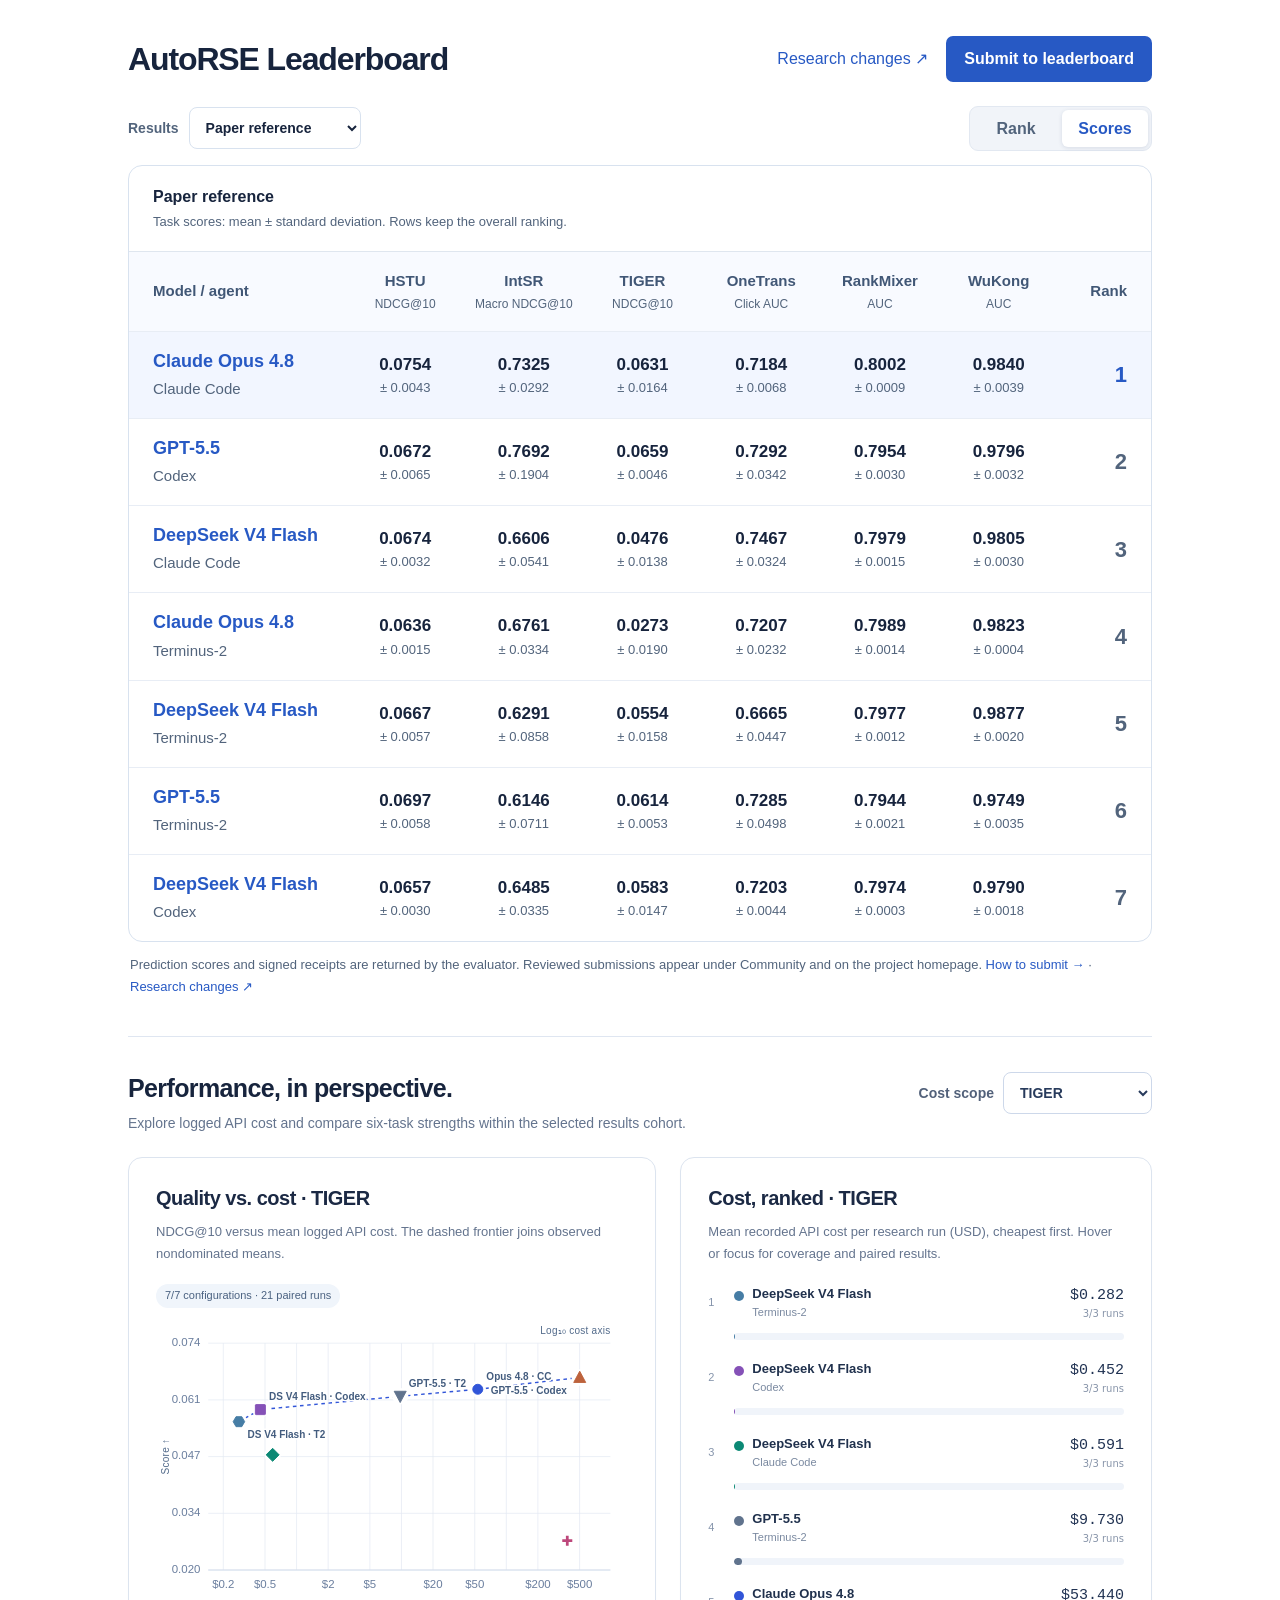
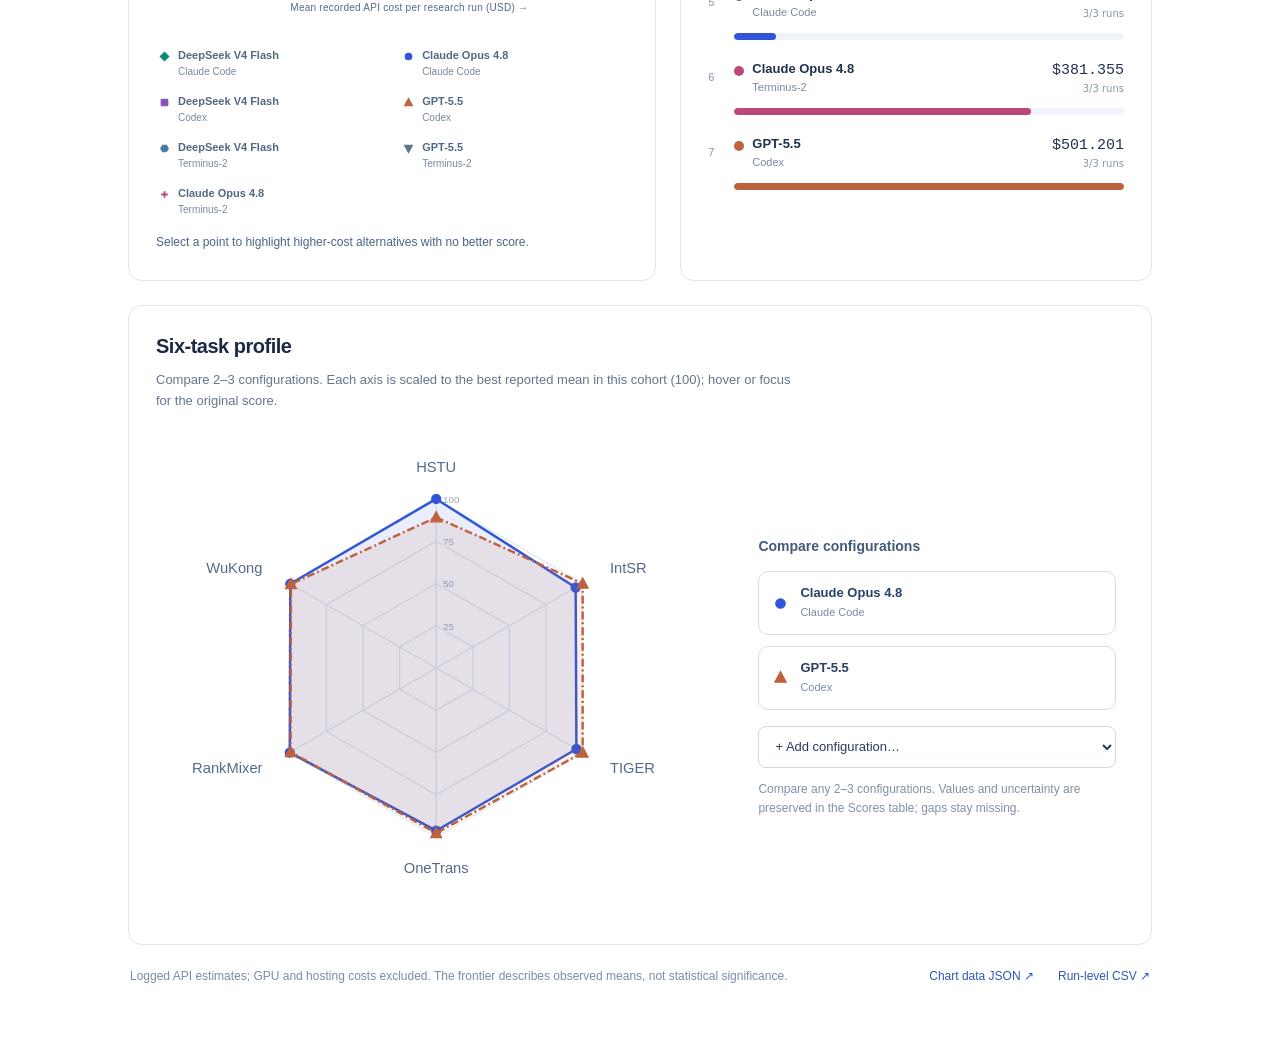
==== commit 6400c376: "Bring leaderboard forward and add research changes page" ====
--- a/hf-leaderboard/index.html
+++ b/hf-leaderboard/index.html
@@ -21,14 +21,14 @@
 </style>
 <script type="application/json" id="seed-data">{"metadata":{"version":2,"title":"AutoRSE leaderboard reference results","source":"AutoRSE, Table 1: Final performance across six recommendation tasks","paper_url":"https://arxiv.org/abs/2610.37228","code_url":"https://github.com/Ray-Tiann/AutoRSE","provenance":"Paper reference","prepared_date":"2026-10-30","configuration_count":7,"task_count":6,"performance_cell_count":42,"run_budget_hours":12,"score_definition":"Mean final held-out test score; sd is the reported standard deviation across available performance trials.","relative_gain_definition":"100 × (mean final test score / task baseline score − 1), reported to two decimal places.","overall_ranking_metric":"mean_task_rank","overall_ranking_direction":"ascending","overall_ranking_definition":"Equal-weight mean of the six task ranks; lower is better. Rank sums and means produce identical overall ordering for the same six tasks.","task_ranking_definition":"Within the complete six-task cohort, higher reported mean test scores rank better. Scores are compared at their published four-decimal precision.","task_tie_policy":"Midranks: tied task scores share the average of their occupied positions, for example 1, 2.5, 2.5, 4.","overall_tie_policy":"Equal exact rank sums share a competition rank, for example 1, 1, 3. Rounded display means do not determine ties.","overall_cohort_definition":"Only entries with scores and gains for all six tasks enter the overall cohort. task_ranks, rank_sum, mean_task_rank and overall_rank snapshot this fixed cohort; incomplete entries have null derived fields.","overall_cohort_count":7,"filter_policy":"Harness filters only hide rows and do not recalculate task ranks, mean task ranks, or overall ranks.","partial_results_policy":"Incomplete submissions are excluded from the overall cohort. A per-task view can rank all entries with an available score on that task separately.","average_gain_definition":"Published unweighted mean relative test-score change across all six tasks, including negative gains. Retained as a reported statistic, not the overall ranking metric. Raw AUC and NDCG scores are not averaged together.","precision":"Published scores and SDs (four decimals) and published per-task and average gains (two decimals) are preserved. Average gains are not recomputed from the rounded per-task percentages.","trial_count_definition":"Three available performance trials per task–configuration, except OneTrans with Terminus-2 × GPT-5.5, which has two. trial_counts follows task_order.","ranking_caution":"Descriptive ordering of reported means; no claim of statistically significant differences between adjacent entries.","source_sha256":{"website_data_js":"39d912addc597f9a9e24d4edf07a2637ae76920d8017550bb5a4c8508eac2348","novelty_json":"a8a48730c63f792d5b88fad99b790ad06e646cb8b3a6b1e2391148d5d94db471","manuscript_experiments_tex":"f31a9252198beed6f950850595aa6afd3ace1e3fb309355fc34724db9e052493"}},"task_order":["HSTU","IntSR","TIGER","OneTrans","RankMixer","WuKong"],"tasks":[{"name":"HSTU","type":"Generative recommendation","dataset":"Amazon Beauty","metric":"NDCG@10","baseline_score":0.0535,"method":"Sequential modeling"},{"name":"IntSR","type":"Generative recommendation","dataset":"Amazon Kindle","metric":"Macro NDCG@10","baseline_score":0.694,"method":"Joint search–recommendation modeling"},{"name":"TIGER","type":"Generative recommendation","dataset":"Amazon Beauty","metric":"NDCG@10","baseline_score":0.0332,"method":"Semantic-ID generation"},{"name":"OneTrans","type":"CTR prediction","dataset":"KuaiSAR v2","metric":"Click AUC","baseline_score":0.6767,"method":"Unified sequence modeling"},{"name":"RankMixer","type":"CTR prediction","dataset":"Criteo 5M","metric":"AUC","baseline_score":0.7859,"method":"Multi-head token mixing"},{"name":"WuKong","type":"CTR prediction","dataset":"MovieLens Latest","metric":"AUC","baseline_score":0.9645,"method":"Feature interaction"}],"rows":[{"harness":"Claude Code","model":"DeepSeek V4 Flash","scores":[0.0674,0.6606,0.0476,0.7467,0.7979,0.9805],"sd":[0.0032,0.0541,0.0138,0.0324,0.0015,0.003],"relative_gain_percent":[25.98,-4.81,43.37,10.34,1.53,1.66],"average_gain_percent":13.01,"id":"claude-code-deepseek-v4-flash","provenance":"Paper reference","source_url":"https://arxiv.org/abs/2610.37228","trial_counts":[3,3,3,3,3,3],"task_ranks":[3,4,6,1,3,4],"rank_sum":21,"mean_task_rank":3.5,"overall_rank":3},{"harness":"Claude Code","model":"Claude Opus 4.8","scores":[0.0754,0.7325,0.0631,0.7184,0.8002,0.984],"sd":[0.0043,0.0292,0.0164,0.0068,0.0009,0.0039],"relative_gain_percent":[40.93,5.55,90.06,6.16,1.82,2.02],"average_gain_percent":24.42,"id":"claude-code-claude-opus-4-8","provenance":"Paper reference","source_url":"https://arxiv.org/abs/2610.37228","trial_counts":[3,3,3,3,3,3],"task_ranks":[1,2,2,6,1,2],"rank_sum":14,"mean_task_rank":2.3333333333333335,"overall_rank":1},{"harness":"Codex","model":"DeepSeek V4 Flash","scores":[0.0657,0.6485,0.0583,0.7203,0.7974,0.979],"sd":[0.003,0.0335,0.0147,0.0044,0.0003,0.0018],"relative_gain_percent":[22.8,-6.56,75.6,6.44,1.46,1.5],"average_gain_percent":16.88,"id":"codex-deepseek-v4-flash","provenance":"Paper reference","source_url":"https://arxiv.org/abs/2610.37228","trial_counts":[3,3,3,3,3,3],"task_ranks":[6,5,4,5,5,6],"rank_sum":31,"mean_task_rank":5.166666666666667,"overall_rank":7},{"harness":"Codex","model":"GPT-5.5","scores":[0.0672,0.7692,0.0659,0.7292,0.7954,0.9796],"sd":[0.0065,0.1904,0.0046,0.0342,0.003,0.0032],"relative_gain_percent":[25.61,10.84,98.49,7.76,1.21,1.57],"average_gain_percent":24.24,"id":"codex-gpt-5-5","provenance":"Paper reference","source_url":"https://arxiv.org/abs/2610.37228","trial_counts":[3,3,3,3,3,3],"task_ranks":[4,1,1,2,6,5],"rank_sum":19,"mean_task_rank":3.1666666666666665,"overall_rank":2},{"harness":"Terminus-2","model":"DeepSeek V4 Flash","scores":[0.0667,0.6291,0.0554,0.6665,0.7977,0.9877],"sd":[0.0057,0.0858,0.0158,0.0447,0.0012,0.002],"relative_gain_percent":[24.67,-9.35,66.87,-1.51,1.5,2.41],"average_gain_percent":14.1,"id":"terminus-2-deepseek-v4-flash","provenance":"Paper reference","source_url":"https://arxiv.org/abs/2610.37228","trial_counts":[3,3,3,3,3,3],"task_ranks":[5,6,5,7,4,1],"rank_sum":28,"mean_task_rank":4.666666666666667,"overall_rank":5},{"harness":"Terminus-2","model":"GPT-5.5","scores":[0.0697,0.6146,0.0614,0.7285,0.7944,0.9749],"sd":[0.0058,0.0711,0.0053,0.0498,0.0021,0.0035],"relative_gain_percent":[30.28,-11.44,84.94,7.65,1.08,1.08],"average_gain_percent":18.93,"id":"terminus-2-gpt-5-5","provenance":"Paper reference","source_url":"https://arxiv.org/abs/2610.37228","trial_counts":[3,3,3,2,3,3],"task_ranks":[2,7,3,3,7,7],"rank_sum":29,"mean_task_rank":4.833333333333333,"overall_rank":6},{"harness":"Terminus-2","model":"Claude Opus 4.8","scores":[0.0636,0.6761,0.0273,0.7207,0.7989,0.9823],"sd":[0.0015,0.0334,0.019,0.0232,0.0014,0.0004],"relative_gain_percent":[18.88,-2.58,-17.77,6.5,1.65,1.85],"average_gain_percent":1.42,"id":"terminus-2-claude-opus-4-8","provenance":"Paper reference","source_url":"https://arxiv.org/abs/2610.37228","trial_counts":[3,3,3,3,3,3],"task_ranks":[7,3,7,4,2,3],"rank_sum":26,"mean_task_rank":4.333333333333333,"overall_rank":4}]}</script>
 <script type="application/json" id="community-seed-data">{"metadata":{"version":3,"schema_version":1,"title":"AutoRSE reviewed community leaderboard","cohort":"community:autorse-public-v2-20261029","data_revision":"autorse-public-v2-20261029","provenance":"Reviewed community","configuration_count":0,"overall_cohort_count":0,"task_count":6,"required_trials_per_task":3,"overall_ranking_metric":"mean_task_rank","overall_ranking_direction":"ascending","task_tie_policy":"Scores rounded to four decimals with decimal half-up; equal scores receive midranks.","overall_tie_policy":"Equal exact rank sums share a competition rank (1, 1, 3).","filter_policy":"Filters hide rows without recalculating ranks or changing the cohort.","comparison_policy":"Only reviewed complete benchmark submissions from this data revision; historical paper references are separate."},"task_order":["HSTU","IntSR","TIGER","OneTrans","RankMixer","WuKong"],"tasks":[{"name":"HSTU","metric":"NDCG@10"},{"name":"IntSR","metric":"Macro NDCG@10"},{"name":"TIGER","metric":"NDCG@10"},{"name":"OneTrans","metric":"Click AUC"},{"name":"RankMixer","metric":"AUC"},{"name":"WuKong","metric":"AUC"}],"rows":[]}</script>
-<link rel="stylesheet" href="insights.css?v=20261104-stacked">
-<script src="insights.js?v=20261104-stacked" defer></script>
+<link rel="stylesheet" href="insights.css?v=20261105-research-changes">
+<script src="insights.js?v=20261105-research-changes" defer></script>
 </head><body><main>
-<header class="board-header standalone"><h1>AutoRSE Leaderboard</h1><div class="header-links"><a class="submit" href="https://github.com/Ray-Tiann/AutoRSE_WEB/blob/main/leaderboard/SUBMIT.md" target="_blank" rel="noopener noreferrer">Submit to leaderboard</a></div></header>
-<div class="toolbar"><label class="cohort-control" for="cohort-select">Results <select id="cohort-select"><option value="community">Community</option><option value="paper" selected>Paper reference</option></select></label><div class="view-toggle" role="group" aria-label="Display"><button id="view-rankings" type="button" aria-pressed="true">Rank</button><button id="view-scores" type="button" aria-pressed="false">Scores</button></div></div>
+<header class="board-header standalone"><h1>AutoRSE Leaderboard</h1><div class="header-links"><a href="changes.html" target="_blank" rel="noopener noreferrer">Research changes ↗</a><a class="submit" href="https://github.com/Ray-Tiann/AutoRSE_WEB/blob/main/leaderboard/SUBMIT.md" target="_blank" rel="noopener noreferrer">Submit to leaderboard</a></div></header>
+<div class="toolbar"><label class="cohort-control" for="cohort-select">Results <select id="cohort-select"><option value="community">Community</option><option value="paper" selected>Paper reference</option></select></label><div class="view-toggle" role="group" aria-label="Display"><button id="view-rankings" type="button" aria-pressed="false">Rank</button><button id="view-scores" type="button" aria-pressed="true">Scores</button></div></div>
 <div id="table-panel"><section class="board" aria-label="AutoRSE leaderboard"><div class="table-scroll">
 <table id="ranking-table"><caption id="ranking-caption">Paper reference</caption><colgroup id="ranking-columns"><col><col class="rank-col"></colgroup><thead id="ranking-head"><tr><th scope="col">Model / agent</th><th scope="col" class="rank-cell">Rank</th></tr></thead><tbody id="ranking-rows"></tbody></table>
-</div></section><p class="board-help" id="board-help">Prediction scores and signed receipts are returned by the evaluator. Reviewed submissions appear under Community and on the project homepage. <a href="https://github.com/Ray-Tiann/AutoRSE_WEB/blob/main/leaderboard/SUBMIT.md" target="_blank" rel="noopener noreferrer">How to submit →</a></p><p class="sr-only" id="ranking-status" role="status" aria-live="polite"></p>
+</div></section><p class="board-help" id="board-help">Prediction scores and signed receipts are returned by the evaluator. Reviewed submissions appear under Community and on the project homepage. <a href="https://github.com/Ray-Tiann/AutoRSE_WEB/blob/main/leaderboard/SUBMIT.md" target="_blank" rel="noopener noreferrer">How to submit →</a> · <a href="changes.html" target="_blank" rel="noopener noreferrer">Research changes ↗</a></p><p class="sr-only" id="ranking-status" role="status" aria-live="polite"></p>
 </div><section id="insights-panel" aria-label="Leaderboard insights"></section>
 <noscript><p>Enable JavaScript to display the leaderboard and interactive insights.</p></noscript>
 </main>
@@ -111,7 +111,7 @@
   if(embedded)document.documentElement.classList.add('embed');
   const element=(tag,text,cls)=>{const el=document.createElement(tag);if(text!==undefined)el.textContent=text;if(cls)el.className=cls;return el;};
   const safeHref=value=>{try{const url=new URL(value);return url.protocol==='https:'?url.href:null;}catch{return null;}};
-  let cohort=boards.community.rows.length?'community':'paper',view='rankings',explicitCohort=false,resizeFrame;
+  let cohort=boards.community.rows.length?'community':'paper',view='scores',explicitCohort=false,resizeFrame;
   function resize(){
     if(!embedded||window.parent===window)return;
     cancelAnimationFrame(resizeFrame);
--- a/hf-leaderboard/insights.css
+++ b/hf-leaderboard/insights.css
@@ -10,3 +10,10 @@
 /* Clip a wrapper rather than table cells, whose intrinsic padding can exceed 1 px. */
 .insights .paired-cost-wrapper{display:block;position:absolute;width:1px;max-width:1px;height:1px;max-height:1px;padding:0;margin:0;overflow:hidden;clip:rect(0,0,0,0);clip-path:inset(50%);white-space:nowrap}.chart-tooltip{overflow-wrap:anywhere}.chart-tooltip dt{min-width:0}
 @media(max-width:360px){.board-header{flex-wrap:wrap}.board-header .header-links{min-width:0;max-width:100%;margin-left:auto}.board-header .submit{max-width:100%;white-space:normal}}
+
+/* Task-first result rows share the same paper/community cohorts as the tables. */
+.task-overview{border:1px solid #dce5ec;border-radius:13px;overflow:hidden;background:#fff}.task-overview-heading{padding:23px 24px 21px;border-bottom:1px solid #e6edf2}.task-overview-heading h2{margin:0;font-size:23px;line-height:1.35;letter-spacing:-.025em}.task-overview-heading p{margin:8px 0 0;color:#627287;font-size:13px;line-height:1.7;max-width:780px}.task-overview-columns,.task-overview-row{display:grid;grid-template-columns:1.05fr 1.32fr 1.15fr 1.25fr;gap:22px}.task-overview-columns{padding:13px 24px;background:#f7f9fb;border-bottom:1px solid #e5ebf0;color:#5d6b7f;font-size:11px;font-weight:650;letter-spacing:.025em}.task-overview-row{position:relative;padding:26px 24px;border-bottom:1px solid #e4eaf0;border-left:3px solid #299b72;align-items:start;min-width:0}.task-overview-row:last-child{border-bottom:0}.task-overview-row>div{min-width:0}.task-overview-identity h3{font-size:21px;line-height:1.2;letter-spacing:-.025em;margin:0 0 9px;color:#1a2d44}.task-metric-badge{display:inline-block;border:1px solid #d7e7df;background:#f1f8f4;border-radius:4px;padding:2px 6px;color:#327358;font-size:10px;line-height:1.5}.task-dataset{margin:10px 0 0;font-size:12px;font-weight:600;color:#4c5d72}.task-type{margin:4px 0 0;font-size:11px;color:#7b8797;line-height:1.6}.task-result-links{display:flex;flex-wrap:wrap;gap:6px 12px;margin-top:13px}.task-result-links a{color:#3d6d92;font-size:10px;line-height:1.5;white-space:nowrap}.task-winner+.task-winner,.task-gain-result+.task-gain-result{margin-top:19px}.task-winner-model{display:block;font-size:17px;font-weight:650;line-height:1.45;letter-spacing:-.015em;color:#23384f}.task-winner-harness{display:block;color:#768396;font-size:12px;line-height:1.5;margin-top:6px}.task-tie-badge{display:inline-block;color:#607c70;background:#f2f6f4;padding:2px 6px;border-radius:4px;font-size:10px;margin-top:7px}.task-gain{display:block;font-size:27px;font-weight:700;letter-spacing:-.03em;line-height:1.25;color:#17855c;font-variant-numeric:tabular-nums}.task-gain.is-negative{color:#9b4f49}.task-score-change{display:block;margin-top:9px;color:#41576c;font-size:12px;white-space:nowrap;font-variant-numeric:tabular-nums}.task-score-uncertainty{display:block;margin-top:4px;color:#7b8796;font-size:11px;white-space:nowrap;font-variant-numeric:tabular-nums}.task-tied-gain-label{display:block;color:#66768a;font-size:10px;margin-bottom:5px}.task-result-summary p{margin:0;font-size:12px;line-height:1.8;color:#647287}.task-result-summary p+p{margin-top:9px}.task-result-summary .task-above-baseline{color:#354d63;font-weight:500}.task-mobile-label{display:none}.task-overview-empty{margin:0;text-align:center;padding:39px 24px;color:#68788c;font-size:15px}.task-no-score{color:#778595;font-size:12px;margin:0}
+@media(max-width:800px){.task-overview-columns,.task-overview-row{grid-template-columns:1.05fr 1.2fr 1.05fr;gap:18px}.task-overview-columns span:last-child{display:none}.task-result-summary{grid-column:2/4;display:flex;gap:12px 20px;flex-wrap:wrap;border-top:1px solid #edf0f3;padding-top:12px;margin-top:-3px}.task-result-summary p+p{margin-top:0}.task-overview-row{padding:24px 20px}.task-overview-columns{padding:13px 20px}.task-winner-model{font-size:16px}.task-gain{font-size:25px}}
+@media(max-width:560px){.view-toggle{max-width:100%;width:100%;justify-content:stretch}.view-toggle button{flex:1;min-width:0;padding:8px 10px}.task-overview-heading{padding:21px 18px}.task-overview-heading h2{font-size:21px}.task-overview-heading p{font-size:12px}.task-overview-columns{display:none}.task-overview-row{grid-template-columns:minmax(0,1.22fr) minmax(0,1fr);gap:21px 18px;padding:23px 18px}.task-overview-identity{grid-column:1/3;padding-bottom:16px;border-bottom:1px solid #edf0f3}.task-overview-identity h3{display:inline-block;margin:0 10px 0 0;font-size:23px;vertical-align:middle}.task-metric-badge{vertical-align:middle;font-size:11px}.task-dataset{display:inline-block;margin:10px 9px 0 0;font-size:12px}.task-type{display:inline;font-size:11px}.task-result-links{margin-top:9px;gap:12px}.task-result-links a{font-size:11px}.task-mobile-label{display:block;font-size:10px;line-height:1.5;font-weight:600;letter-spacing:.015em;color:#8490a0;margin:0 0 9px}.task-winner-model{font-size:15px}.task-winner-harness{font-size:12px}.task-gain{font-size:26px}.task-score-change{font-size:11px;white-space:normal}.task-score-uncertainty{font-size:10px;white-space:normal}.task-result-summary{grid-column:1/3;display:block;margin-top:0;padding-top:14px}.task-result-summary .task-mobile-label{margin-bottom:5px}.task-result-summary p{font-size:12px;line-height:1.75}.task-result-summary p+p{margin-top:4px}}
+
+.research-changes-details{margin-top:42px}.research-section-heading{margin-bottom:22px}.research-section-heading h2{margin:0;font-size:26px;line-height:1.35;letter-spacing:-.025em}.research-section-heading p{font-size:14px;line-height:1.8;color:#66788e;max-width:820px;margin:12px 0 0}.research-case-grid{display:grid;grid-template-columns:repeat(3,minmax(0,1fr));gap:20px;align-items:stretch}.research-case{display:flex;flex-direction:column;min-width:0;border:1px solid #dfe6ef;border-radius:12px;padding:23px 22px;background:#fff}.research-case-top{display:flex;align-items:center;flex-wrap:wrap;gap:8px 12px;margin-bottom:16px}.research-case-task{font-size:13px;letter-spacing:.025em;font-weight:700;color:#3c5779}.research-case-scope{display:inline-flex;align-items:center;border-radius:4px;padding:3px 6px;font-size:10px;font-weight:600;line-height:1.5}.scope-validation{background:#edf3fd;color:#416894}.scope-test{background:#edf7f0;color:#3b7858}.scope-guided{background:#f3eff9;color:#765797}.research-case h3{font-size:20px;line-height:1.4;letter-spacing:-.025em;color:#23384f;margin:0}.research-case .research-case-context{font-size:12px;line-height:1.7;color:#7a8798;margin:10px 0 5px}.research-case h4{font-size:11px;letter-spacing:.045em;line-height:1.5;text-transform:uppercase;color:#8491a1;font-weight:650;margin:20px 0 8px}.research-case p{font-size:13px;line-height:1.85;color:#4d637a;margin:0}.research-case strong{color:#263d58;font-weight:650;font-variant-numeric:tabular-nums}.research-case .research-case-note{font-size:11px;line-height:1.8;margin-top:11px;color:#7c8898}.research-case .research-case-source{display:inline-block;margin-top:auto;padding-top:22px;color:#376b9a;font-size:12px;line-height:1.6}.research-case-source:hover{text-decoration:underline}@media(max-width:820px){.research-case-grid{grid-template-columns:1fr}.research-case{padding:24px}.research-case h3{font-size:22px}.research-case p{font-size:14px}.research-case .research-case-context{font-size:13px}.research-case .research-case-note{font-size:12px}}@media(max-width:560px){.research-changes-details{margin-top:32px}.research-section-heading h2{font-size:24px}.research-section-heading p{font-size:13px}.research-case{padding:22px 19px}.research-case-grid{gap:16px}.research-case h3{font-size:21px}}
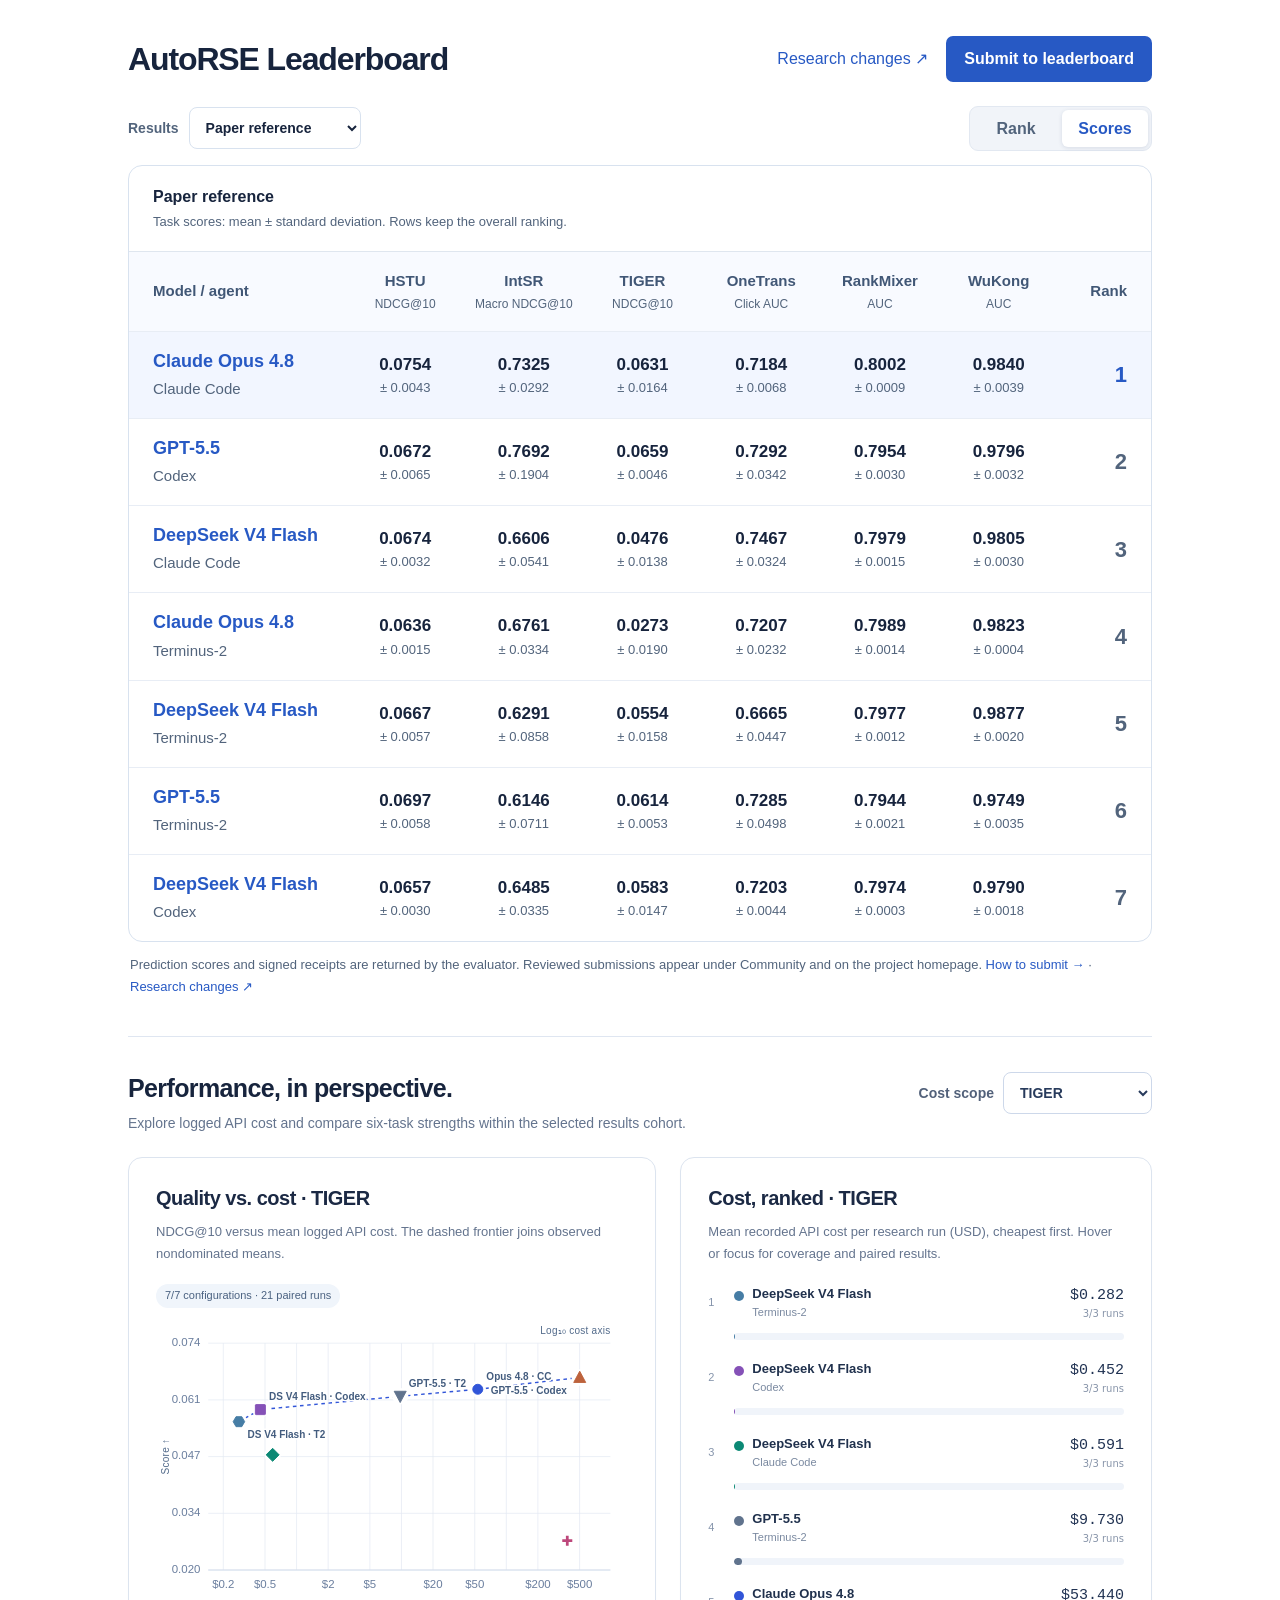
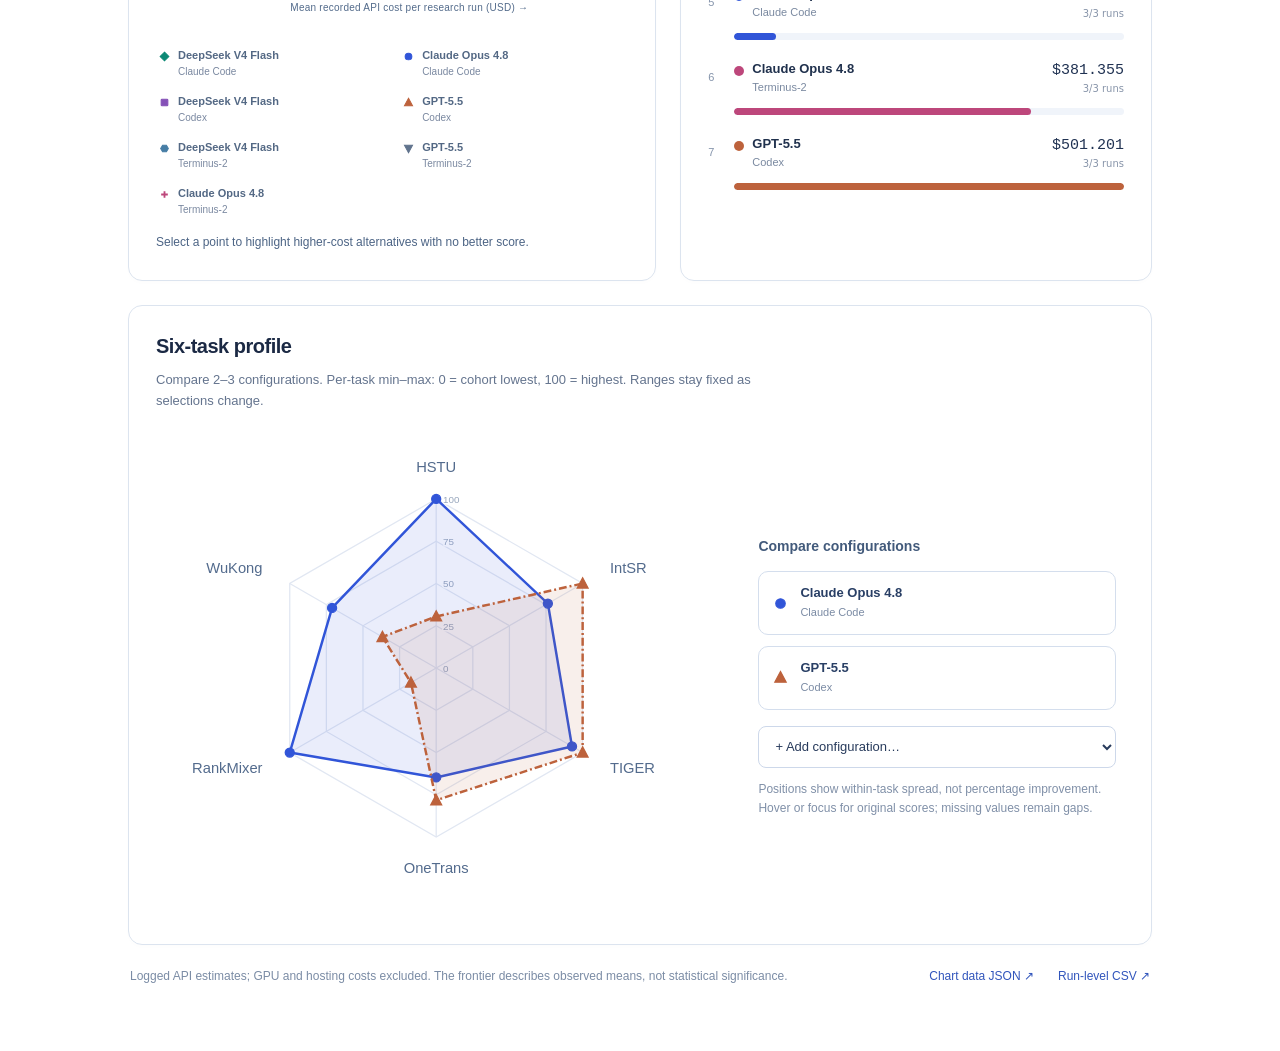
==== commit a330f8e1: "Normalize task profile to fixed cohort min-max ranges" ====
--- a/hf-leaderboard/index.html
+++ b/hf-leaderboard/index.html
@@ -16,13 +16,13 @@
 th,td{padding:17px 24px;border-bottom:1px solid #e8edf5;text-align:left;vertical-align:middle}thead th{border-top:1px solid var(--line);background:#f8faff;color:#415776;font-size:15px;font-weight:600}.rank-cell{text-align:right}.score-cell{text-align:center;white-space:nowrap}tbody tr:last-child td{border-bottom:0}tbody tr:first-child{background:#f2f6ff}.metric{display:block;color:var(--muted);font-size:12px;font-weight:400;margin-top:2px}
 .rank{font-size:22px;font-weight:700;color:#52647c}.leader .rank{color:var(--blue)}.agent-name{font-size:18px;font-weight:650;line-height:1.4;overflow-wrap:anywhere}.agent-harness{display:block;margin-top:3px;color:var(--muted);font-size:15px}.score-mean{display:block;font-size:17px;font-weight:650;color:var(--ink)}.score-sd{display:block;font-size:13px;color:var(--muted)}.empty{padding:36px 24px;text-align:center!important;color:var(--muted);font-size:16px}.board-help{margin:12px 2px 0;color:var(--muted);font-size:13px;line-height:1.7}
 .sr-only{position:absolute;width:1px;height:1px;margin:-1px;padding:0;overflow:hidden;clip:rect(0,0,0,0);white-space:nowrap;border:0}
-.embed .standalone{display:none}.embed main{padding:0;max-width:none;min-height:160px}
+.embed:root,.embed body{background:transparent}.embed .standalone{display:none}.embed main{padding:0;max-width:none;min-height:160px}.embed .board{border-color:#e2e7ef;border-radius:10px}
 @media(max-width:600px){main{padding:24px 16px}.board-header{align-items:flex-start;gap:14px;margin-bottom:20px}h1{font-size:25px}.header-links{flex-direction:column;align-items:flex-end;gap:8px;font-size:13px}.submit{padding:8px 12px;min-height:40px}.rank-col{width:80px}.toolbar{gap:10px}.cohort-control{gap:6px;font-size:13px}.cohort-control select{font-size:13px;padding-left:10px}.view-toggle button{min-width:68px;padding:6px 10px;font-size:13px}caption{padding:16px}th,td{padding:16px 12px}.agent-name{font-size:16px}.agent-harness{font-size:14px}.rank{font-size:20px}.scores-table .agent-col{width:210px}}
 </style>
 <script type="application/json" id="seed-data">{"metadata":{"version":2,"title":"AutoRSE leaderboard reference results","source":"AutoRSE, Table 1: Final performance across six recommendation tasks","paper_url":"https://arxiv.org/abs/2610.37228","code_url":"https://github.com/Ray-Tiann/AutoRSE","provenance":"Paper reference","prepared_date":"2026-10-30","configuration_count":7,"task_count":6,"performance_cell_count":42,"run_budget_hours":12,"score_definition":"Mean final held-out test score; sd is the reported standard deviation across available performance trials.","relative_gain_definition":"100 × (mean final test score / task baseline score − 1), reported to two decimal places.","overall_ranking_metric":"mean_task_rank","overall_ranking_direction":"ascending","overall_ranking_definition":"Equal-weight mean of the six task ranks; lower is better. Rank sums and means produce identical overall ordering for the same six tasks.","task_ranking_definition":"Within the complete six-task cohort, higher reported mean test scores rank better. Scores are compared at their published four-decimal precision.","task_tie_policy":"Midranks: tied task scores share the average of their occupied positions, for example 1, 2.5, 2.5, 4.","overall_tie_policy":"Equal exact rank sums share a competition rank, for example 1, 1, 3. Rounded display means do not determine ties.","overall_cohort_definition":"Only entries with scores and gains for all six tasks enter the overall cohort. task_ranks, rank_sum, mean_task_rank and overall_rank snapshot this fixed cohort; incomplete entries have null derived fields.","overall_cohort_count":7,"filter_policy":"Harness filters only hide rows and do not recalculate task ranks, mean task ranks, or overall ranks.","partial_results_policy":"Incomplete submissions are excluded from the overall cohort. A per-task view can rank all entries with an available score on that task separately.","average_gain_definition":"Published unweighted mean relative test-score change across all six tasks, including negative gains. Retained as a reported statistic, not the overall ranking metric. Raw AUC and NDCG scores are not averaged together.","precision":"Published scores and SDs (four decimals) and published per-task and average gains (two decimals) are preserved. Average gains are not recomputed from the rounded per-task percentages.","trial_count_definition":"Three available performance trials per task–configuration, except OneTrans with Terminus-2 × GPT-5.5, which has two. trial_counts follows task_order.","ranking_caution":"Descriptive ordering of reported means; no claim of statistically significant differences between adjacent entries.","source_sha256":{"website_data_js":"39d912addc597f9a9e24d4edf07a2637ae76920d8017550bb5a4c8508eac2348","novelty_json":"a8a48730c63f792d5b88fad99b790ad06e646cb8b3a6b1e2391148d5d94db471","manuscript_experiments_tex":"f31a9252198beed6f950850595aa6afd3ace1e3fb309355fc34724db9e052493"}},"task_order":["HSTU","IntSR","TIGER","OneTrans","RankMixer","WuKong"],"tasks":[{"name":"HSTU","type":"Generative recommendation","dataset":"Amazon Beauty","metric":"NDCG@10","baseline_score":0.0535,"method":"Sequential modeling"},{"name":"IntSR","type":"Generative recommendation","dataset":"Amazon Kindle","metric":"Macro NDCG@10","baseline_score":0.694,"method":"Joint search–recommendation modeling"},{"name":"TIGER","type":"Generative recommendation","dataset":"Amazon Beauty","metric":"NDCG@10","baseline_score":0.0332,"method":"Semantic-ID generation"},{"name":"OneTrans","type":"CTR prediction","dataset":"KuaiSAR v2","metric":"Click AUC","baseline_score":0.6767,"method":"Unified sequence modeling"},{"name":"RankMixer","type":"CTR prediction","dataset":"Criteo 5M","metric":"AUC","baseline_score":0.7859,"method":"Multi-head token mixing"},{"name":"WuKong","type":"CTR prediction","dataset":"MovieLens Latest","metric":"AUC","baseline_score":0.9645,"method":"Feature interaction"}],"rows":[{"harness":"Claude Code","model":"DeepSeek V4 Flash","scores":[0.0674,0.6606,0.0476,0.7467,0.7979,0.9805],"sd":[0.0032,0.0541,0.0138,0.0324,0.0015,0.003],"relative_gain_percent":[25.98,-4.81,43.37,10.34,1.53,1.66],"average_gain_percent":13.01,"id":"claude-code-deepseek-v4-flash","provenance":"Paper reference","source_url":"https://arxiv.org/abs/2610.37228","trial_counts":[3,3,3,3,3,3],"task_ranks":[3,4,6,1,3,4],"rank_sum":21,"mean_task_rank":3.5,"overall_rank":3},{"harness":"Claude Code","model":"Claude Opus 4.8","scores":[0.0754,0.7325,0.0631,0.7184,0.8002,0.984],"sd":[0.0043,0.0292,0.0164,0.0068,0.0009,0.0039],"relative_gain_percent":[40.93,5.55,90.06,6.16,1.82,2.02],"average_gain_percent":24.42,"id":"claude-code-claude-opus-4-8","provenance":"Paper reference","source_url":"https://arxiv.org/abs/2610.37228","trial_counts":[3,3,3,3,3,3],"task_ranks":[1,2,2,6,1,2],"rank_sum":14,"mean_task_rank":2.3333333333333335,"overall_rank":1},{"harness":"Codex","model":"DeepSeek V4 Flash","scores":[0.0657,0.6485,0.0583,0.7203,0.7974,0.979],"sd":[0.003,0.0335,0.0147,0.0044,0.0003,0.0018],"relative_gain_percent":[22.8,-6.56,75.6,6.44,1.46,1.5],"average_gain_percent":16.88,"id":"codex-deepseek-v4-flash","provenance":"Paper reference","source_url":"https://arxiv.org/abs/2610.37228","trial_counts":[3,3,3,3,3,3],"task_ranks":[6,5,4,5,5,6],"rank_sum":31,"mean_task_rank":5.166666666666667,"overall_rank":7},{"harness":"Codex","model":"GPT-5.5","scores":[0.0672,0.7692,0.0659,0.7292,0.7954,0.9796],"sd":[0.0065,0.1904,0.0046,0.0342,0.003,0.0032],"relative_gain_percent":[25.61,10.84,98.49,7.76,1.21,1.57],"average_gain_percent":24.24,"id":"codex-gpt-5-5","provenance":"Paper reference","source_url":"https://arxiv.org/abs/2610.37228","trial_counts":[3,3,3,3,3,3],"task_ranks":[4,1,1,2,6,5],"rank_sum":19,"mean_task_rank":3.1666666666666665,"overall_rank":2},{"harness":"Terminus-2","model":"DeepSeek V4 Flash","scores":[0.0667,0.6291,0.0554,0.6665,0.7977,0.9877],"sd":[0.0057,0.0858,0.0158,0.0447,0.0012,0.002],"relative_gain_percent":[24.67,-9.35,66.87,-1.51,1.5,2.41],"average_gain_percent":14.1,"id":"terminus-2-deepseek-v4-flash","provenance":"Paper reference","source_url":"https://arxiv.org/abs/2610.37228","trial_counts":[3,3,3,3,3,3],"task_ranks":[5,6,5,7,4,1],"rank_sum":28,"mean_task_rank":4.666666666666667,"overall_rank":5},{"harness":"Terminus-2","model":"GPT-5.5","scores":[0.0697,0.6146,0.0614,0.7285,0.7944,0.9749],"sd":[0.0058,0.0711,0.0053,0.0498,0.0021,0.0035],"relative_gain_percent":[30.28,-11.44,84.94,7.65,1.08,1.08],"average_gain_percent":18.93,"id":"terminus-2-gpt-5-5","provenance":"Paper reference","source_url":"https://arxiv.org/abs/2610.37228","trial_counts":[3,3,3,2,3,3],"task_ranks":[2,7,3,3,7,7],"rank_sum":29,"mean_task_rank":4.833333333333333,"overall_rank":6},{"harness":"Terminus-2","model":"Claude Opus 4.8","scores":[0.0636,0.6761,0.0273,0.7207,0.7989,0.9823],"sd":[0.0015,0.0334,0.019,0.0232,0.0014,0.0004],"relative_gain_percent":[18.88,-2.58,-17.77,6.5,1.65,1.85],"average_gain_percent":1.42,"id":"terminus-2-claude-opus-4-8","provenance":"Paper reference","source_url":"https://arxiv.org/abs/2610.37228","trial_counts":[3,3,3,3,3,3],"task_ranks":[7,3,7,4,2,3],"rank_sum":26,"mean_task_rank":4.333333333333333,"overall_rank":4}]}</script>
 <script type="application/json" id="community-seed-data">{"metadata":{"version":3,"schema_version":1,"title":"AutoRSE reviewed community leaderboard","cohort":"community:autorse-public-v2-20261029","data_revision":"autorse-public-v2-20261029","provenance":"Reviewed community","configuration_count":0,"overall_cohort_count":0,"task_count":6,"required_trials_per_task":3,"overall_ranking_metric":"mean_task_rank","overall_ranking_direction":"ascending","task_tie_policy":"Scores rounded to four decimals with decimal half-up; equal scores receive midranks.","overall_tie_policy":"Equal exact rank sums share a competition rank (1, 1, 3).","filter_policy":"Filters hide rows without recalculating ranks or changing the cohort.","comparison_policy":"Only reviewed complete benchmark submissions from this data revision; historical paper references are separate."},"task_order":["HSTU","IntSR","TIGER","OneTrans","RankMixer","WuKong"],"tasks":[{"name":"HSTU","metric":"NDCG@10"},{"name":"IntSR","metric":"Macro NDCG@10"},{"name":"TIGER","metric":"NDCG@10"},{"name":"OneTrans","metric":"Click AUC"},{"name":"RankMixer","metric":"AUC"},{"name":"WuKong","metric":"AUC"}],"rows":[]}</script>
-<link rel="stylesheet" href="insights.css?v=20261105-research-changes">
-<script src="insights.js?v=20261105-research-changes" defer></script>
+<link rel="stylesheet" href="insights.css?v=20261105-minmax-profile">
+<script src="insights.js?v=20261105-minmax-profile" defer></script>
 </head><body><main>
 <header class="board-header standalone"><h1>AutoRSE Leaderboard</h1><div class="header-links"><a href="changes.html" target="_blank" rel="noopener noreferrer">Research changes ↗</a><a class="submit" href="https://github.com/Ray-Tiann/AutoRSE_WEB/blob/main/leaderboard/SUBMIT.md" target="_blank" rel="noopener noreferrer">Submit to leaderboard</a></div></header>
 <div class="toolbar"><label class="cohort-control" for="cohort-select">Results <select id="cohort-select"><option value="community">Community</option><option value="paper" selected>Paper reference</option></select></label><div class="view-toggle" role="group" aria-label="Display"><button id="view-rankings" type="button" aria-pressed="false">Rank</button><button id="view-scores" type="button" aria-pressed="true">Scores</button></div></div>
